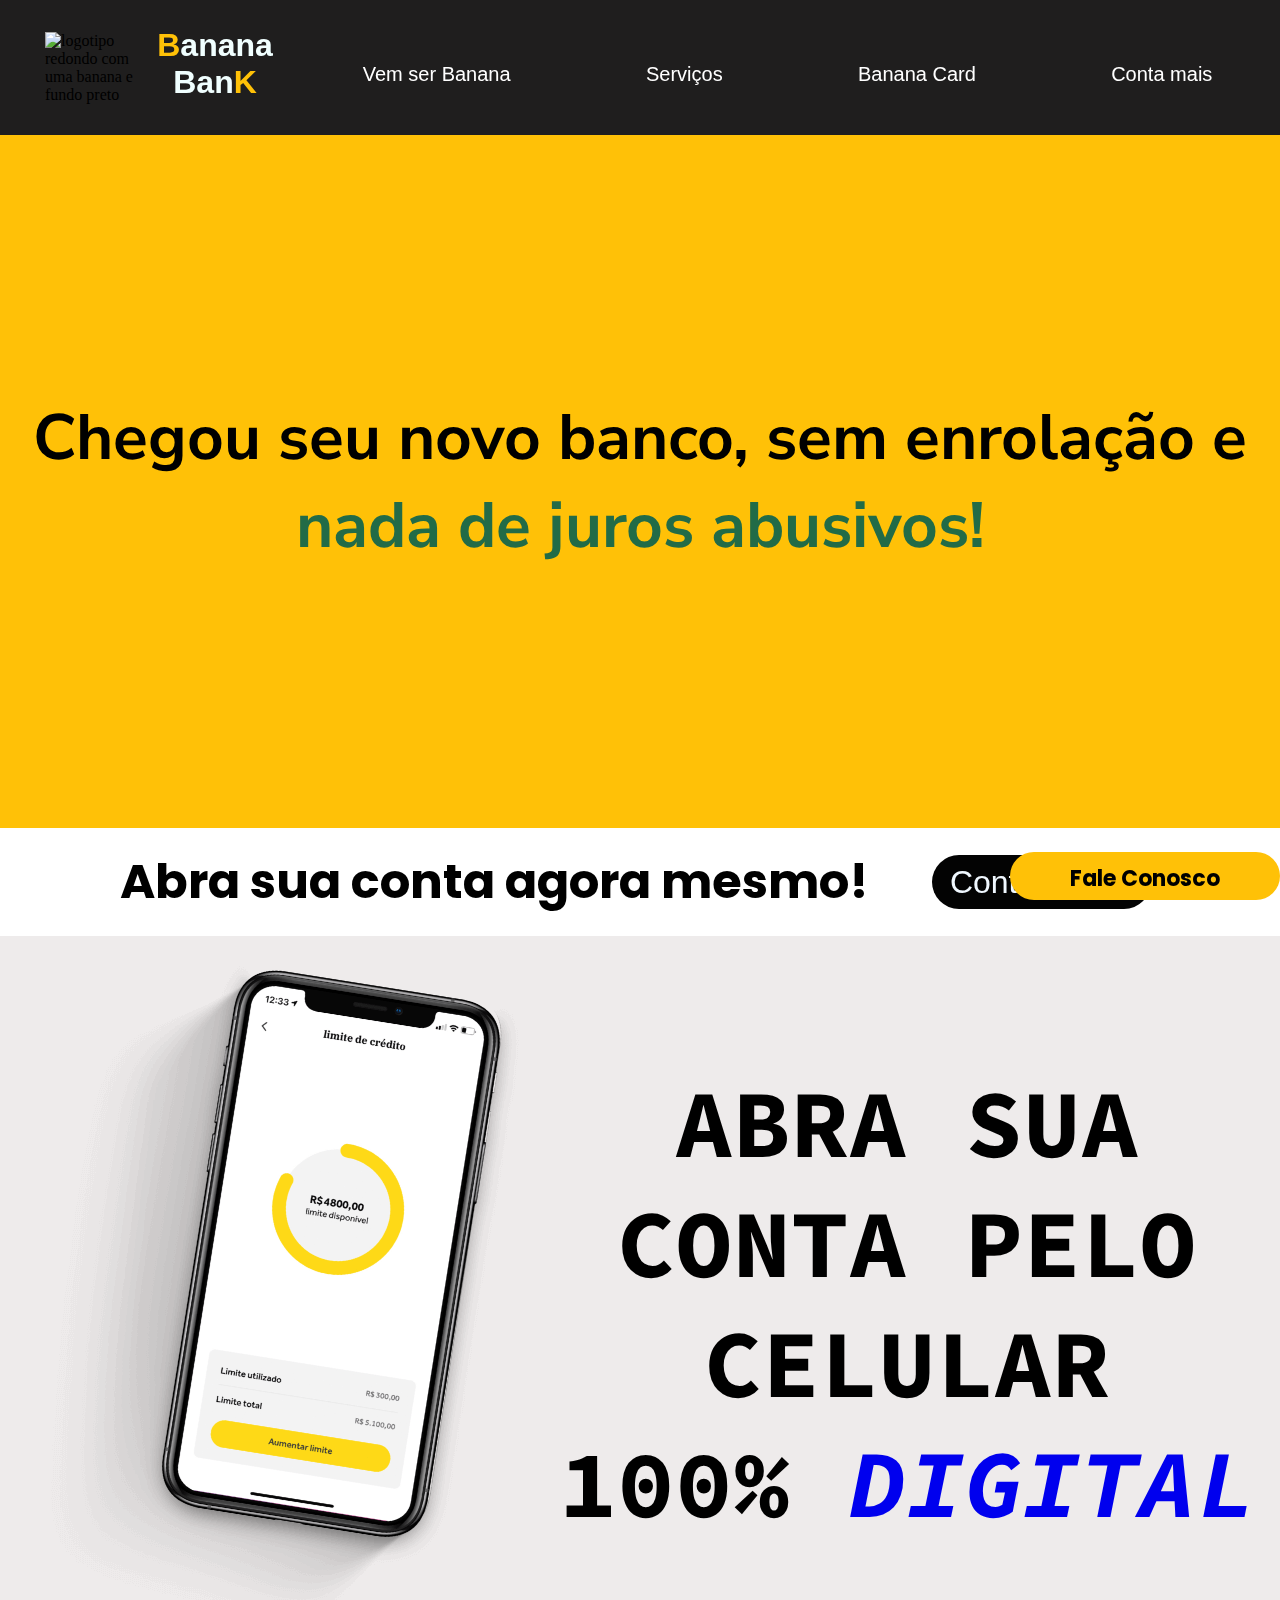
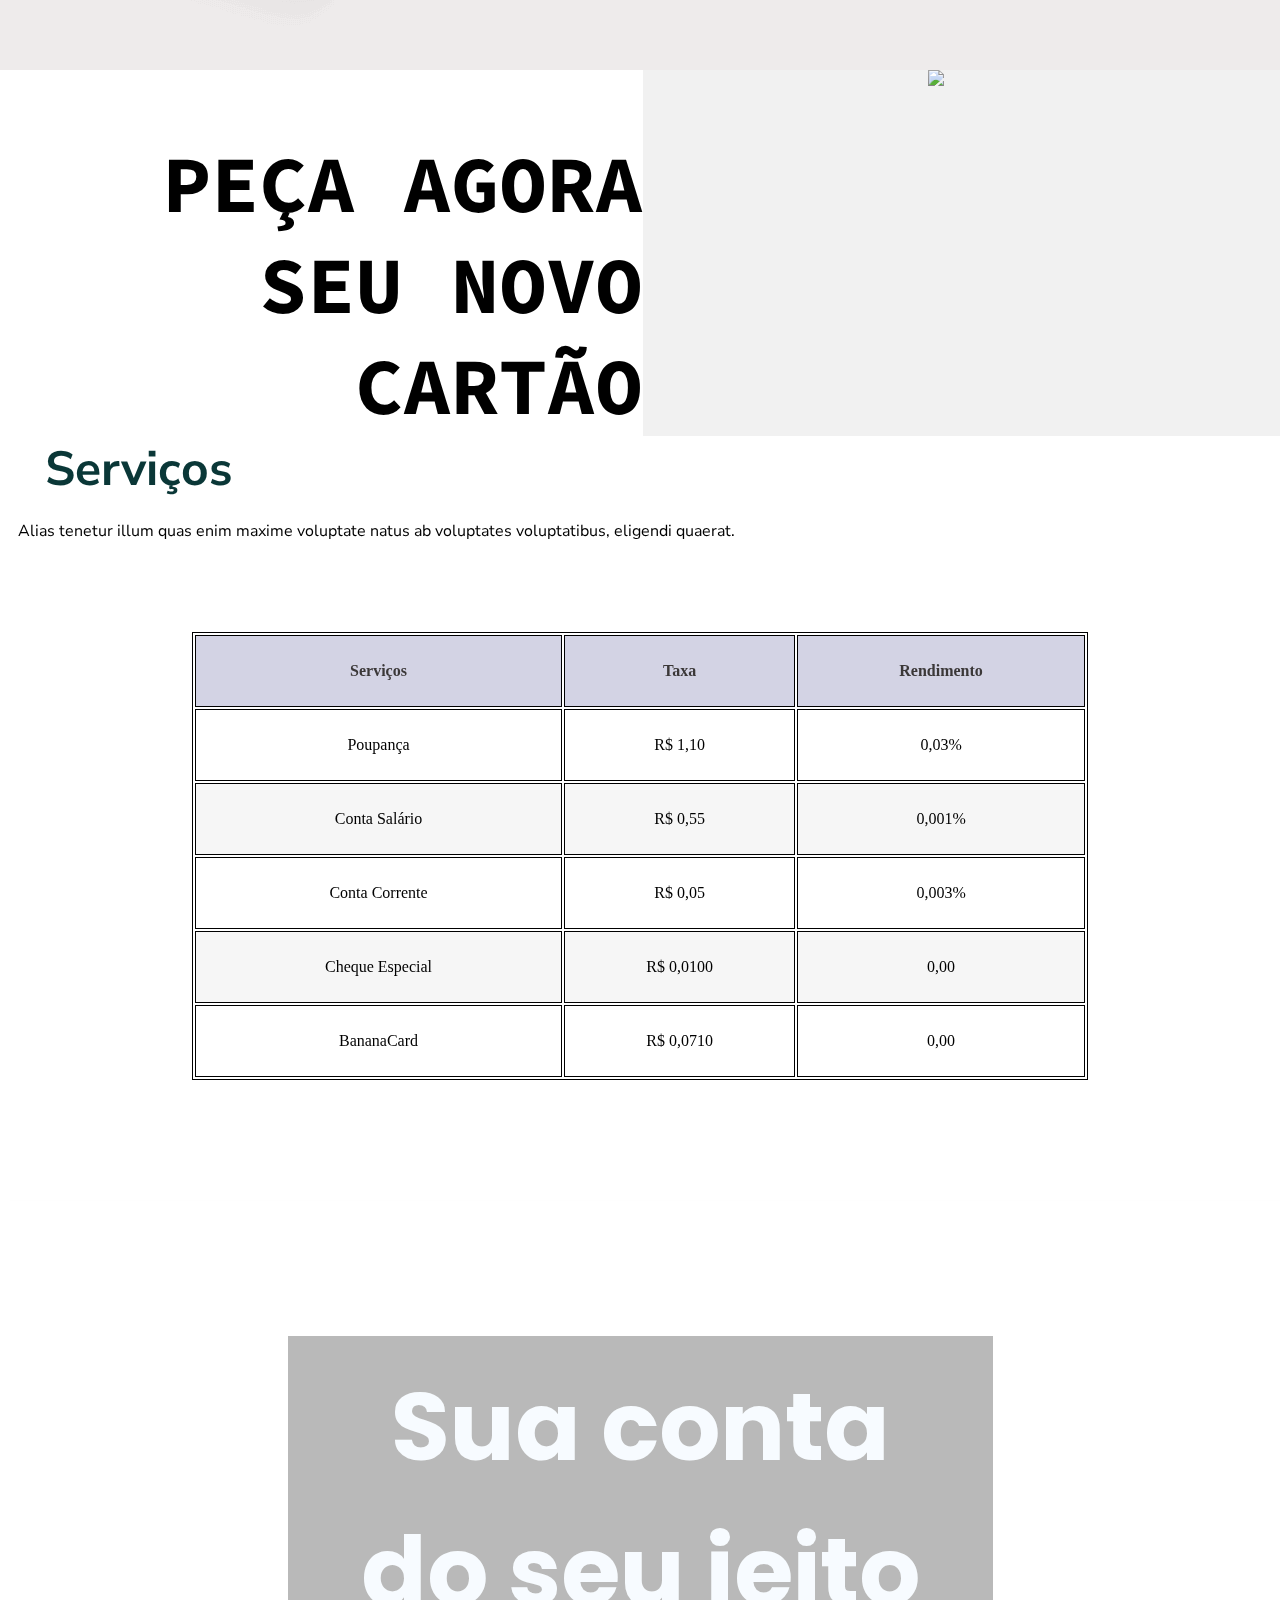
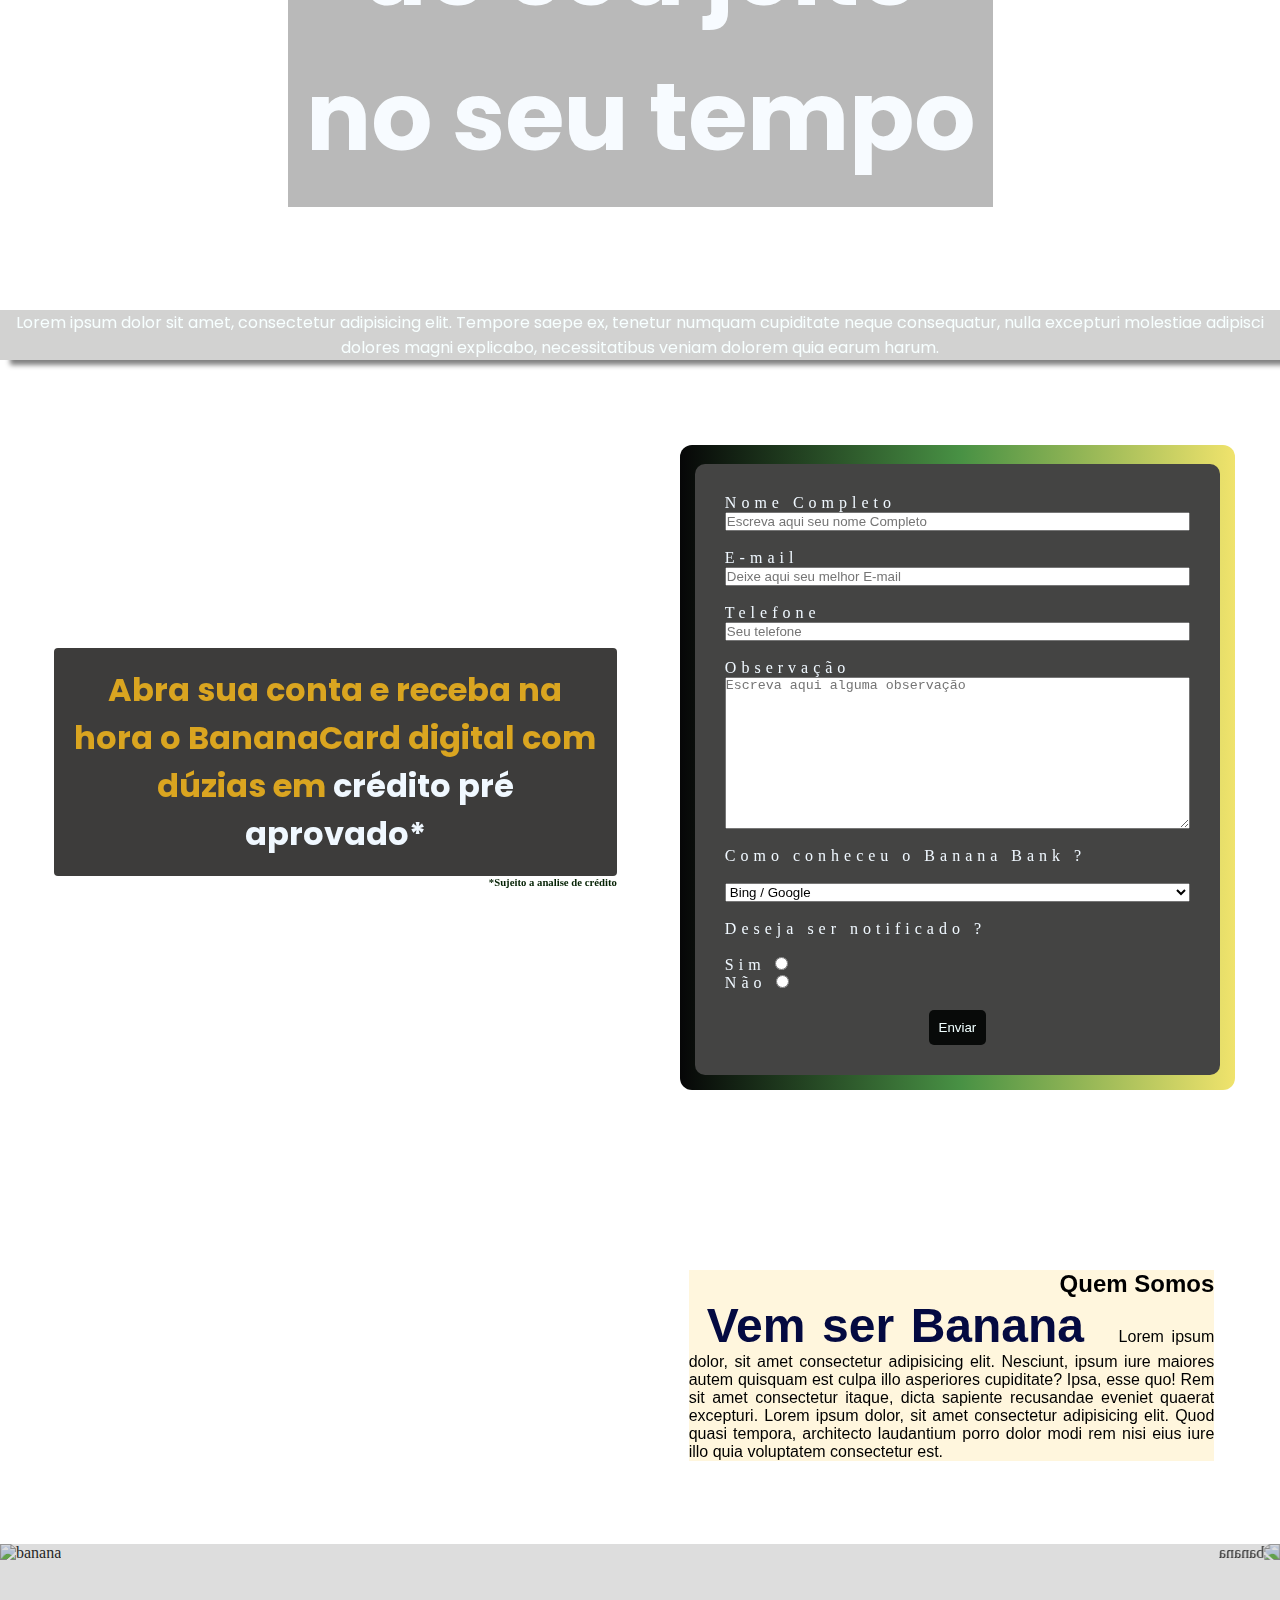
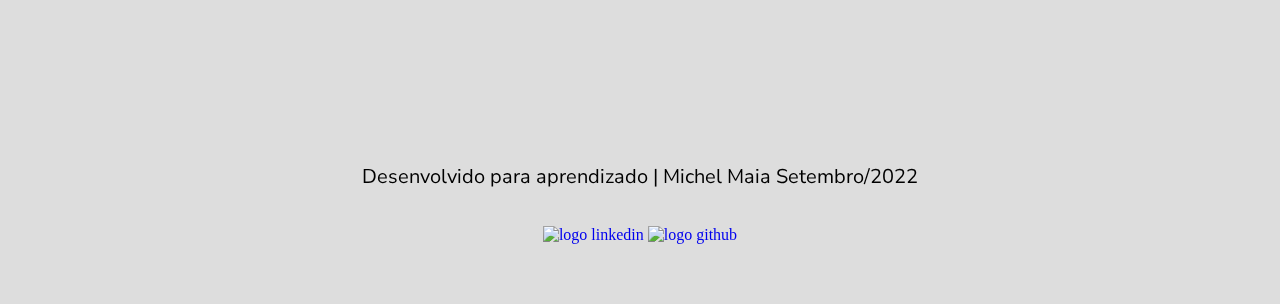
==== index.html @ 9aac523a "commit" ====
<!DOCTYPE html>
<html lang="pt-br">
<head>
    <meta charset="UTF-8">
    <meta http-equiv="X-UA-Compatible" content="IE=edge">
    <meta name="viewport" content="width=device-width, initial-scale=1.0">
    <title>Banana Bank</title>
    <link rel="stylesheet" href="https://fonts.googleapis.com/css2?family=Material+Symbols+Outlined:opsz,wght,FILL,GRAD@20..48,100..700,0..1,-50..200" />
    <link rel="stylesheet" href="./assets/css/style.css">
    <link rel="stylesheet" href="./assets/css/responsive.css">
    <style> /* usado CSS Interno */
        span {
            font-weight: bold;
        }
    </style>
</head>
<body>

    <header>
        <div class="flex-container-menu">         
            <img id="logo" src="https://cdn.worldvectorlogo.com/logos/bananacoin-1.svg" alt="logotipo redondo com uma banana e fundo preto">
            
                <h1><span class="bananalogo">B</span>anana Ban<span class="bananalogo">K</span></h1>             
            
            <div class="menu-section on" id="menu-nav">
                <div class="menu-toggle" id="menu-bar" onclick="menuOnClick()">
                    <div id="bar1" class="bar"></div>
                    <div id="bar2" class="bar"></div>
                    <div id="bar3" class="bar"></div>
                </div> <!-- menu-bar -->            

                <nav>
                    <ul class="menu-list">
                        <li><a href="#form-completo">Vem ser Banana</a> </li>
                        <li><a href="#servicos-table">Serviços</a></li> <!-- tabela de produtos-->
                        <li><a href="#cartao">Banana Card</a></li> <!-- form-->
                        <li><a href="#quem-somos">Conta mais</a> </li><!-- depoimentos carrossel ?-->       
                    </ul>   
                </nav>
            </div> <!-- menu hamburguer -->                                           
        </div>  <!-- flex-container-->          
    </header>

    <div class="inicio"> 
        <h2 id="frase-inicial">Chegou seu novo banco, sem enrolação e <br> 
            <span style="color: rgba(11, 98, 78, 0.905);"> nada de juros abusivos!</span>
        </h2> <!-- usado CSS Inline na tag span-->
    </div> <!-- inicio -->
    
    <div class="flex-container-inicio"> 
        <h3 id="conta-digital"> Abra sua conta agora mesmo!</h3>
            <button type="button" id="btnbotao-inicio">Conta Digital</button> <!-- ao clicar chama um form -->               
    </div> <!-- inicio / abra conta / botão -->    

    <div class="container" id="container-oculto" style='display: none;'>
        <div class="conta-digital-externo">           

            <div class="conta-digital-form">
                <form id="conta-digital-forms">
                    <label for="name">Nome Completo</label>
                    <input type="text" id="name" name="nomecompleto" placeholder="Digite seu nome "> <br>

                    <label for="number">CPF</label>
                    <input type="number" id="cpf" name="cpf" placeholder="Digite seu CPF" disabled>

                    <input id="conta-digital-button" type="submit" value="Enviar" >
                </form>
            </div> <!-- oculto form conta digital-->

            <div class="conta-digital-img">
                <div class="externo-digital-h2"> 
                    <h2 id="primeiro-h2">Fácil,</h2>
                    <h2 id="segundo-h2">Rápido... </h2>
                </div> <!-- conta digital img -->

                <img id="oculto-conta-digital-img" src="https://images.unsplash.com/1/iphone-4-closeup.jpg?ixlib=rb-1.2.1&ixid=MnwxMjA3fDB8MHxzZWFyY2h8NHx8bGFwdG9wJTIwY2VsdWxhcnxlbnwwfHwwfHw%3D&auto=format&fit=crop&w=500&q=60" alt="homem com celular na mão em frente um laptop">
            </div>

        </div> <!-- externo bg-->
    </div> <!-- container oculto / conta digital -->
    
    
    <div class="ajuda">
        <h4> Fale Conosco</h4>
    </div> <!-- fale conosco-->
    
    <main>

        <div class="flex-container-abra-conta">

            <div class="abra-conta-img">
                <img id="abra-conta-img-celular" src="./assets/images/cartao-limite-credito.png" alt="imagem de um celular">
            </div> <!-- abra-conta-img -->

            <div class="abra-conta">
                <h2 id="abra-conta-h2"> ABRA SUA CONTA PELO CELULAR <br> 100% <i><a href="https://www.microsoft.com/pt-br" target="_blank"> DIGITAL</a></i></h2>
            </div> <!-- h2 abra a conta-->                 
        
        </div> <!-- flex-container-abra-conta -->

        <section id="cartao">

            <div class="pedir-cartao">
                <h2 id="pedir-cartao-h2"> PEÇA AGORA SEU NOVO CARTÃO </h2>
            </div> <!-- cartão h2 -->

            <div class="pedir-cartao-img">
                <a id="cartao-link" href="#form-completo"> cartão
                    <img src="https://images.unsplash.com/photo-1613243555978-636c48dc653c?ixlib=rb-1.2.1&ixid=MnwxMjA3fDB8MHxzZWFyY2h8MTJ8fGNyZWRpdCUyMGNhcmR8ZW58MHx8MHx8&auto=format&fit=crop&w=500&q=60" alt="cartão amarelo">
                </a>
            </div>

        </section> <!-- peça cartão -->
      
        <section id="servicos-table"> 
            <div class="servicos-img">           
                <h2 id="servicos-h2">Serviços</h2>
            </div> <!-- servicos-img / h2 -->
            
                <div id="servicos-p">
                    <p> Alias tenetur illum quas enim maxime voluptate natus ab voluptates voluptatibus, eligendi quaerat. </p>
                </div> <!-- paragrafo servicos-->
            
            
            <div style="overflow-x: auto">            
                <div class="container-table"> 
                    <table id="servico-tabela">                       
                        
                        <thead>
                            <tr>                        
                                <th>Serviços</th>
                                <th>Taxa</th=>
                                <th>Rendimento</th>
                            </tr>
                        </thead>
                        
                        <tbody>
                            <tr>
                                <td>Poupança</td>
                                <td>R$ 1,10</td>
                                <td>0,03%</td>
                            </tr>

                            <tr>
                                <td>Conta Salário</td>
                                <td>R$ 0,55</td>
                                <td>0,001% </td>
                            </tr>

                            <tr>
                                <td>Conta Corrente</td>
                                <td>R$ 0,05</td>
                                <td> 0,003%</td>
                            </tr>

                            <tr>
                                <td>Cheque Especial</td>
                                <td>R$ 0,0100</td>
                                <td>0,00</td>
                            </tr>

                            <tr>
                                <td>BananaCard</td>
                                <td>R$ 0,0710</td>
                                <td>0,00</td>
                            </tr>
                        </tbody> 

                    </table>
                </div> <!-- container table -->
            </div> <!-- overflow (responsive) -->

        </section> <!-- serviços table-->   
        
        <section id="section-form" >
                
            <div class="container-section"> 
                <h2 class="section-form-h2">Sua conta <br>  do seu jeito <br> no seu tempo</h2>

                    <p class="section-form-p">
                        Lorem ipsum dolor sit amet, consectetur adipisicing elit. Tempore saepe ex, tenetur numquam cupiditate neque consequatur, nulla excepturi molestiae adipisci dolores magni explicabo, necessitatibus veniam dolorem quia earum harum.
                    </p>
            </div> <!-- h2 p antes form -->
            
                <div class="form-content"> 

                    <div class="form-frase">
                        <h3> Abra sua conta e receba na hora o BananaCard digital com dúzias em 
                            <span id="form-frase-h3">crédito pré aprovado*</span>
                        </h3>
                            <h6>*Sujeito a analise de crédito</h6>
                    </div> <!-- frase antes form -->                        

                    <div class="form-container" id="form-completo">
                        <form>
                            <label for="txtName"> Nome Completo</label>
                            <input type="text" name="name" id="txtName" placeholder="Escreva aqui seu nome Completo"> <br>

                            <label for="txtEmail">E-mail</label>
                            <input type="email" name="email" id="txtEmail" placeholder="Deixe aqui seu melhor E-mail"> <br>

                            <label for="numberTel">Telefone</label>
                            <input type="number" name="telefone" id="numberTel" placeholder="Seu telefone"> <br>                            

                            <label for="txtObs">Observação</label>
                            <textarea name="obs" id="txtObs" cols="30" rows="10" placeholder="Escreva aqui alguma observação"></textarea> <br>                                               
                                
                            <label for="midia">Como conheceu o Banana Bank ?</label> <br>
                                <select name="midia" id="midia">
                                    <option value="internet">Bing / Google</option>
                                    <option value="rede">Rede Social</option>
                                    <option value="indicacao">Indicação / Amigos</option>
                                    <option value="tv">TV</option>
                                </select>   <br>                 
                            
                            <p>Deseja ser notificado ?</p> <br>

                            <label for="sim" id="sim" value="sim" checked>Sim
                            <input type="radio" ></label>

                            <label for="nao" id="nao" value="nao">Não
                            <input type="radio"></label> <br>

                            <button type="button">Enviar</button>
                        </form>
                    </div> <!-- form container-->
                </div> <!-- form content -->
        </section> <!-- section-form class container-->
        
        <section id="quem-somos" class="container-quem-somos">
            <div class="externo-bg">
                <div class="video" aria-hidden="true">
                    <iframe width="560" height="315" src="https://www.youtube.com/embed/dUZGTfEQqqI" title="YouTube video player" frameborder="0" allow="accelerometer; autoplay; clipboard-write; encrypted-media; gyroscope; picture-in-picture" allowfullscreen></iframe>
                </div> <!-- quem somos vídeo -->
            </div> <!-- video bg externo-->

            <div class="externo-bg"> 
                <div class="quem-somos-text">     
                    <h2>Quem Somos </h2>        
                    <p role="text" id="quem-somos-p">
                        <span role="text" id="quem-somos-span"> Vem ser Banana </span> Lorem ipsum dolor, sit amet consectetur adipisicing elit.  Nesciunt, ipsum iure maiores autem quisquam est culpa illo asperiores cupiditate? Ipsa, esse quo! Rem sit amet consectetur itaque, dicta sapiente recusandae eveniet quaerat excepturi. 
                    
                        Lorem ipsum dolor, sit amet consectetur adipisicing elit. Quod quasi tempora, architecto laudantium porro dolor modi rem nisi eius iure illo quia voluptatem consectetur est. 
                    </p>                    
                </div> <!-- quem somos--> 
            </div> <!--  bg externo-->
        </section> <!-- quem somos vídeo -->
       
    </main>
   
    <div class="footer-externo-bg"> 
        <footer>            
            <div class="footer-banana">
                <img id="footer-right" src="https://img.freepik.com/fotos-gratis/bananas-no-fundo-branco_1187-1671.jpg?size=338&ext=jpg&ga=GA1.2.156925833.1662151415" alt="banana">
            </div>


            <div class="footer-banana">
                <img id="footer-left" src="https://img.freepik.com/fotos-gratis/bananas-no-fundo-branco_1187-1671.jpg?size=338&ext=jpg&ga=GA1.2.156925833.1662151415" alt="banana">
                </div>    

                <p>Desenvolvido para aprendizado | Michel Maia Setembro/2022</p>                
            
            <div class="logo-rede-social" id="logo-rede-s">
                <a href="https://www.linkedin.com/in/maia-michel" target="_blank"> 
                    <img src="https://cdn.jsdelivr.net/gh/devicons/devicon/icons/linkedin/linkedin-plain.svg" alt="logo linkedin">
                </a> 
                <a href="https://github.com/Michel-Maia" target="_blank"> 
                    <img src="https://cdn.jsdelivr.net/gh/devicons/devicon/icons/github/github-original.svg" alt="logo github">
                </a>           
            </div> <!-- footer rede social-->           
        </footer>
    </div> <!-- footer bg -->

    <script src="./assets/js/script.js"></script>
</body>
</html>
---- assets/css/style.css ----
@import url('https://fonts.googleapis.com/css2?family=Nunito+Sans:wght@300&display=swap'); /*font-family: 'Nunito Sans', sans-serif; */
@import url('https://fonts.googleapis.com/css2? family= Roboto & display=swap'); /* font-family: 'Roboto', sans-serif; */
@import url('https://fonts.googleapis.com/css2?family=Poppins&display=swap'); /* font-family: 'Poppins', sans-serif; */
@import url('https://fonts.googleapis.com/css2?family=Source+Code+Pro:wght@300&display=swap'); /* font-family: 'Source Code Pro', monospace;*/


* {
    margin: 0;
    padding: 0;
    box-sizing: border-box;
} 

a {
    text-decoration: none;
}

/* header */

.flex-container-menu  {
    margin: auto;
    width: 100%;
    
    height: 15vh;
    display: flex;  
    background-color: rgb(31, 30, 30); 
} 

#logo {
    margin: auto;
    margin-left: 5vh;
    max-width: 10vh;
    max-height: 10vh;  
}

.menu-list{
    font-family: 'Roboto', sans-serif; 
	display: flex;
	width: auto;
    max-height: 30vh;
    margin: auto;
    justify-content: space-around;
        
}	

#menu-nav {       
    width: 100%;
    text-align: center;
}


ul {
    margin: 0;
    padding: 0;
    list-style: none;    
}

li a {
    margin-top: 2vh;
    list-style-type: none;
    float: right;
    text-decoration: none;
    color: #fff;    
    font-size: 20px;    
}


a:hover {
    color: #ffc107;
}

h1 {
    margin:auto;
    margin-top: 3vh;
    font-size: 2em;
    color: azure;  
    text-align: center;
    font-family: 'Roboto', sans-serif;    
}


nav {    
    width: 100%;
    margin-top: 5vh;
}

/* inicio */

.inicio {    
    display: flex;
    justify-content: center;
    margin: auto;
    padding: 2vh;
    width: auto;
    height: 77vh;
    background-color : #ffc107;  
}

.flex-container-inicio {
    display: flex;
    justify-content: center;  
}


#frase-inicial { 
    margin: auto;
    font-family: 'Nunito Sans', sans-serif;
    font-size: 4em;
    text-align: center;
    
}

#conta-digital {
    font-family: 'Poppins', sans-serif;
    margin: 2vh; 
    margin-left: 4vh;
    font-size: 3em;
    text-align: center;
}

.bananalogo {
    color: #ffc107;
}

#btnbotao-inicio {
    margin: 3vh 5vh;
    border-radius: 40px;
    font-size: 2em;
    color: aliceblue;
    background-color : rgb(3, 3, 3);
    padding: 0vh 2vh;
    text-align: center;
    border: none;
    transition-duration: 0.4s;
}

#btnbotao-inicio:hover {
    background-color: rgb(161, 159, 159);
    color: #060500;
}

/* conta digital / div oculta - botão */

.conta-digital-externo {
    display: flex;
    margin: 5vh 0vh;    
    font-family: 'Roboto', sans-serif;
}

.conta-digital-form {   
    width: 40%;
    height: 50vh;
    border-radius: 9px;
    background-color: #f2f2f2;
    padding: 3vh;
    padding-top: 10vh;
    margin: auto;
    box-shadow: 5px 10px #888888;
}

#conta-digital-forms input {
    width: 100%;
    padding: 12px 20px;
    margin: 8px 0;
    display: inline-block;
    border: 1px solid #ccc;
    border-radius: 4px;
    box-sizing: border-box;
}

#conta-digital-button {
    width: 100%;
    background-color: goldenrod;
    color: rgb(23, 21, 21);
    padding: 14px 20px;
    margin: 8px 0;
    border: none;
    border-radius: 4px;
    cursor: pointer;
}

#conta-digital-button:hover {
    background-color: #a08045;
}

#oculto-conta-digital-img {
    border-radius: 8px;
    margin: auto;
    width: 100%;
   
}    

.conta-digital-img {
    width: 50%;    
    display: inline-block;
    position: relative;
}

.externo-digital-h2 {
    position: absolute;
    width: 100%; 
    font-size: 2em;
    color: #ffc107; 
}

.externo-digital-h2 #primeiro-h2 {
    position: absolute;
    top: 2vh;
    left: 3vh; 
}

.externo-digital-h2 #segundo-h2 {
    position: absolute;
    top: 9vh;
    left: 5vh;    
}

/* Fale conosco*/

h4 {
    margin: 10px auto 5px auto;
    font-size: 22px;    
    font-family: 'Poppins', sans-serif;
}

.ajuda {
    position: fixed;
    background-color: #ffc107;
    bottom: 0;
    right: 0;
    width: 30vh;
    text-align: center;
    border-radius: 50px;
}

/* quem-somos vídeo p */

.externo-bg {    
    background-image: url("https://images.unsplash.com/photo-1604147873686-02c49cfdfb1e?ixlib=rb-1.2.1&ixid=MnwxMjA3fDB8MHxzZWFyY2h8MTV8fGJhbmFuYXxlbnwwfHwwfHw%3D&auto=format&fit=crop&w=500&q=60");   
}

#quem-somos {
    display: flex;   
}

#quem-somos .video iframe {
    margin: 5vh 7vh;
    margin-right: 0;   
}

.quem-somos-text h2 {
    text-align: end;
}

#quem-somos .quem-somos-text {
    width: 80%;
    margin: auto;    
    margin-top: 15vh;
    text-align: justify;
    background-color:  rgba(255, 243, 212, 0.79);
    font-family: 'Roboto', sans-serif;
}

#quem-somos-span {
    color: rgb(4, 10, 65);
    font-size: 3em;
    padding: 2vh;
} 

/* cartão */

#cartao {
    display: flex; 
   
}

.pedir-cartao-img {
    display: flex;
    /*background-image: url("https://images.unsplash.com/photo-1613243555978-636c48dc653c?ixlib=rb-1.2.1&ixid=MnwxMjA3fDB8MHxzZWFyY2h8MTJ8fGNyZWRpdCUyMGNhcmR8ZW58MHx8MHx8&auto=format&fit=crop&w=500&q=60"); */
    background-size: contain;
    margin-left: 0;
    background-position: center;
    background-repeat: no-repeat;
    width: 100%; 
    height: auto;
}

#cartao-link {
    color: #f2f2f200;
    background-color: #8888881d;
    text-align: center;
    width: 100%;    
}

.pedir-cartao #pedir-cartao-h2 {
    
    margin: 7vh 0 auto 5vh;
  
    font-size: 14vh;
    text-align: end;
    font-size: 5em;
    font-family: 'Source Code Pro', monospace;    
}

/* img bg tabela */

#servicos-table {
    height: 80vh;   
}

.servicos-img {    
    background-image: url("https://images.unsplash.com/photo-1604148482093-d55d6fc62400?ixlib=rb-1.2.1&ixid=MnwxMjA3fDB8MHxzZWFyY2h8N3x8YmFuYW5hfGVufDB8fDB8fA%3D%3D&auto=format&fit=crop&w=500&q=60");
    background-size: 44vh;    
}

#servicos-h2 {
    margin-left: 5vh;
    font-size: 3em;
    font-family: 'Nunito Sans', sans-serif; 
    color: rgb(10, 55, 55);
}

#servicos-p {
    text-align: left;
    font-family: 'Nunito Sans', sans-serif;
    margin: auto;
    padding-top: 2vh;
    margin-left: 2vh;
}

/* tabela */
.container-table {
    margin-top: 10vh;
    display: flex;
    justify-content: center;    
}

#servico-tabela th {
    background-color: rgba(117, 117, 172, 0.321);
    color: rgb(59, 56, 56);
}

#servico-tabela tr:nth-child(even) {
    background-color: rgba(128, 128, 128, 0.075);
}

table, th, td {
    border: 1px solid black;    
    height: 8vh;    
    text-align: center;
}

table {
    width: 70%;    
}

/* abra conta */

.flex-container-abra-conta {    
    display: flex;
    justify-content: center;
    align-items: center;
    background-color: rgb(238, 235, 235);
}

.abra-conta {
    margin: auto;
    width: auto;
    height: auto;      
}

#abra-conta-h2 {
    font-size: 6em;   
    text-align: center;
    font-family: 'Source Code Pro', monospace;   
}

#abra-conta-img-celular {
    margin: auto;
    padding: 0;
    width: auto; 
    height: auto;    
}

/* form */

#section-form {
    display: flex;
    flex-direction: column;
    align-items: center;
    gap: 40px;
    text-align: center;
    padding-top: 3vh;
    height: auto;
   
}

.container-section {
    display: flex;
    flex-direction: column;
    align-items: center;
    gap: 40px;    
    margin-top: 2vh;
    padding-top: 15vh;
    height: auto;
    background-image: url("https://images.unsplash.com/photo-1603833665858-e61d17a86224?ixlib=rb-1.2.1&ixid=MnwxMjA3fDB8MHxzZWFyY2h8NHx8YmFuYW5hfGVufDB8fDB8fA%3D%3D&auto=format&fit=crop&w=500&q=60");
    position: center;
    opacity: 0.5;
    box-shadow: 10px 5px 5px black;
}

.section-form-h2 {
    font-family: 'Poppins', sans-serif;
    background-color: rgba(5, 5, 3, 0.558); 
    font-size: 6em;
    color: aliceblue;
    padding: 2vh;
    margin-top: 0;
}

.section-form-p {     
    font-family: 'Poppins', sans-serif;
    margin: 0;
    background-color: rgba(5, 5, 3, 0.359);  
    color: azure; 
    margin-top: 7vh;
}

.form-content {
    display: flex;
    align-items: center;   
}

.form-frase {
    width: 50%;       
}

.form-frase h3 {    
    text-align: center;
    font-family: 'Poppins', sans-serif;
    font-size: 2em;
    margin: auto;
    border-radius: 4px;
    margin-bottom: 0;
    margin-left: 6vh;
    padding: 2vh;
    color: goldenrod;
    background-color: rgba(10, 9, 8, 0.792);
}

.form-frase h6 {
    color: rgb(5, 34, 4);
    text-align: right;
    padding-right: 0px;           
}

.form-container {
     width: 45%;    
     align-items: center;     
     margin: 5vh 5vh 5vh 7vh;
     background-image: linear-gradient(90deg, #060607 0%, #489144 50.52%, #f0e36c 100%);
     padding-top: 4px;
     border-radius: 12px;     
}

.form-container form {
    display: flex;    
    flex-direction: column;
    justify-content: center;
    margin: 15px;
    padding: 30px;
    letter-spacing: 5px;
    border-radius: 10px;
    background-color: #444443;
    color: aliceblue;
    text-align: left;   
}

.form-container form button {
    border: none;
    border-radius: 5px;
    background-color: rgb(8, 10, 9);
    color: azure;
    max-width: 300px;
    padding: 10px;
    align-self: center;
}

#form-frase-h3 {
    color: aliceblue;
}

/* footer */
.footer-externo-bg {
    background-color: rgba(128, 128, 128, 0.268);  
}

footer {
    padding: 60px 0;
    height: 40vh;
    display: flex;
    text-align: center;
    flex-direction: column;
    align-items: center;
    position: relative;
    overflow: hidden; 
}


footer p {
    font-family: 'Nunito Sans', sans-serif; 
    font-size: 20px;
    margin: auto;
    margin-bottom: 4vh;    
}

.footer-banana #footer-right {
    display: flex;
    transform: rotateY(-180deg);
    position: absolute;
    top: 0;
    right: 0;
    z-index: -1;
}

.footer-banana #footer-left {
    display: flex;
    position: absolute;
    top: 0;
    left: 0;
    z-index: -1;   
}

footer .logo-rede-social img {  
    margin: auto;   
    width: 10vh;
    height: auto;     
}
---- assets/css/responsive.css ----
/*responsividade */ 

@media (max-width:1000px) {
    html {
        font-size: 80%;
        }
    .form-content  {
        display: flex;
        flex-direction: column;
        
    }

    .form-frase {
        width: 90%;
        margin: auto;
        
    }

    .form-container {
        width: 60%;
        margin: 5vh auto;
        
    }

    .container-quem-somos {
        display: flex;
        flex-direction: column;
    }

    .externo-digital-h2 {
        margin: 0;
        padding: 0;
        text-align: center;
        
    }

    .pedir-cartao {
        display: flex;
        flex-direction: column;
        text-align: center;
        
    }

    #pedir-cartao-h2 {
        display: flex;
        flex-direction: column;
        text-align: center;      
        
    }
}

@media (max-width:768px) {
    html {
    font-size: 50%;
    }

    header { 
        flex-direction: column;
        text-align: center;
    }

    .menu-section.on {
        position: absolute;
        top: 0;    
        left: 0; 
            
        width: 100vw;    
        height: 100vh;  
            
        background-color: rgb(212, 216, 205);  
            
        z-index: 10;
        display: flex;    
        align-items: center;
        justify-content: center;
        text-align: center;
    
    } 
    
    #container-oculto {
       
        flex-direction: column;
        text-align: center;
          
    }

    
    .conta-digital-externo {
        flex-direction: column;
        align-items: center;
    }

    .conta-digital-img {
        text-align: center;
        font-size: 1em;
        
    }

    .flex-container-inicio {
        flex-direction: column;
        text-align: center;
    }
    
    .inicio #frase-inicial {
        flex-direction: column; 
        text-align: center;
    }

    .inicio .flex-container-inicio main {
        flex-direction: column; 
        text-align: center;
        }
    
       .flex-container-abra-conta {
        display: block;
       }
    
       .flex-container-abra-conta img {
        order: -1;    
       }  

             
    #cartao {
        flex-direction: column; 
        text-align: center;
    }   

    #pedir-cartao-img {
        flex-direction: column; 
       
        order: -1;
        
    }   


    .footer-banana {
        background-size: contain;
    }   

}

@media (max-width:630px) {
  .form-content {
        display: block;
       }

       .video {
        margin: 0;
        display: flex;
        width: auto;
       }

       .menu-list {
        flex-direction: column;
        text-align: center;
       }
}

@media (max-width: 540px) {
    nav {
        display: none; 
        transition: 0.3s ease;
}

nav li a:hover {
    font-weight: bold;
}

.bar {
    background-color: #fff;
    height: 5px;
    width: 100%;
    margin: 6px auto;
    transition-duration: 0.3s;
}

.menu-toggle {
    width: 40px;
    height: 30px;
    margin-right: 40px;
}

   
.menu-section.on {
    position: absolute;
    top: 0;    
    left: 0; 
        
    width: 100vw;    
    height: 100vh;  
        
    background-color: rgb(212, 216, 205);  
        
    z-index: 10;
    display: flex;    
    align-items: center;
    justify-content: center;
    text-align: center;

} 
  
.menu-section.on nav {
    display:block;
      
}  
  
.menu-section.on .menu-toggle {    
    position: absolute;    
    right: 0;    
    top: 15px;
    
}   
     
.menu-section.on .menu-toggle #bar1 {    
    transform: rotate(45deg) translate(7px, 7px);
      
}    
    
.menu-section.on .menu-toggle #bar2 {
    opacity: 0;
    
}  
  
.menu-section.on .menu-toggle #bar3 {    
    transform: rotate(-45deg) translate(8px, -9px);       
}     
   
.menu-section.on nav ul .menu-list {
    text-align: center;    
    display: block;
         
}

.menu-section.on nav ul a {
    transition-duration: 0.5s;
    font-size: 3em;
    line-height: 4em;
    display: block;
}

}
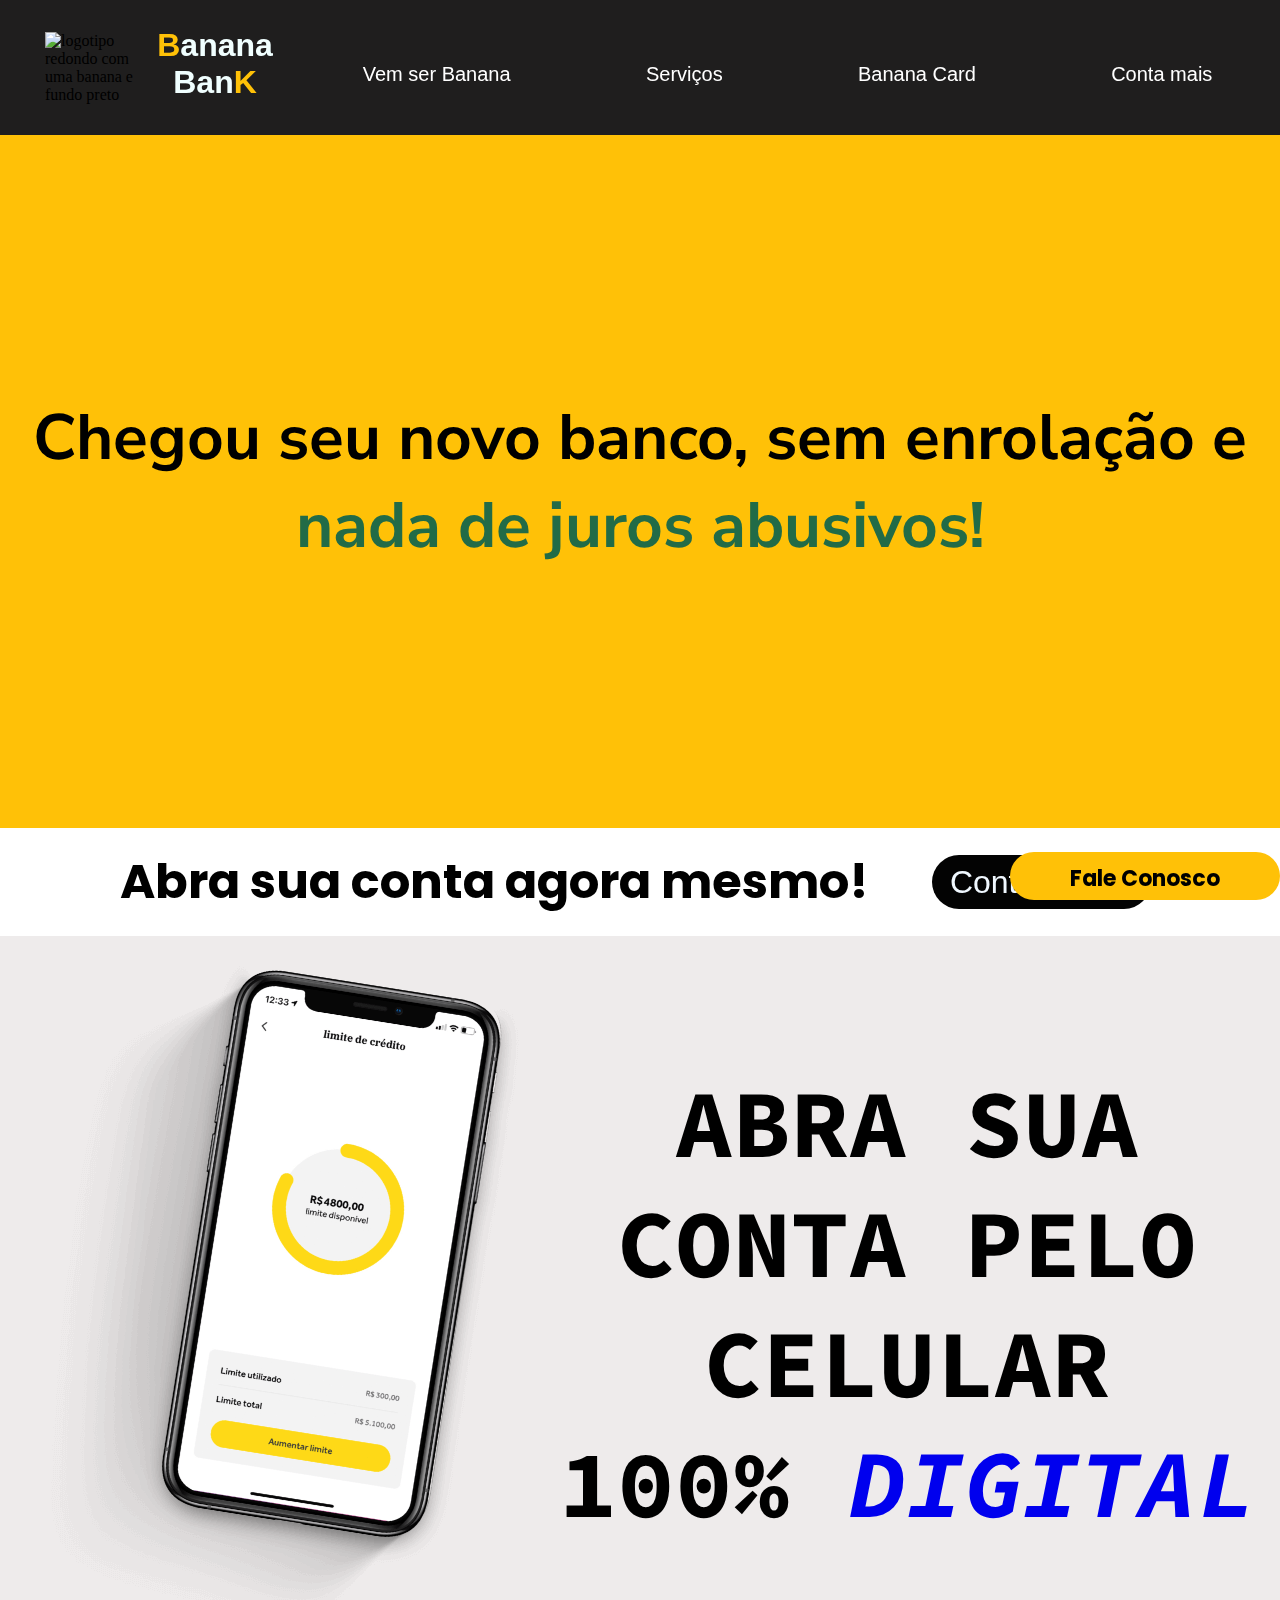
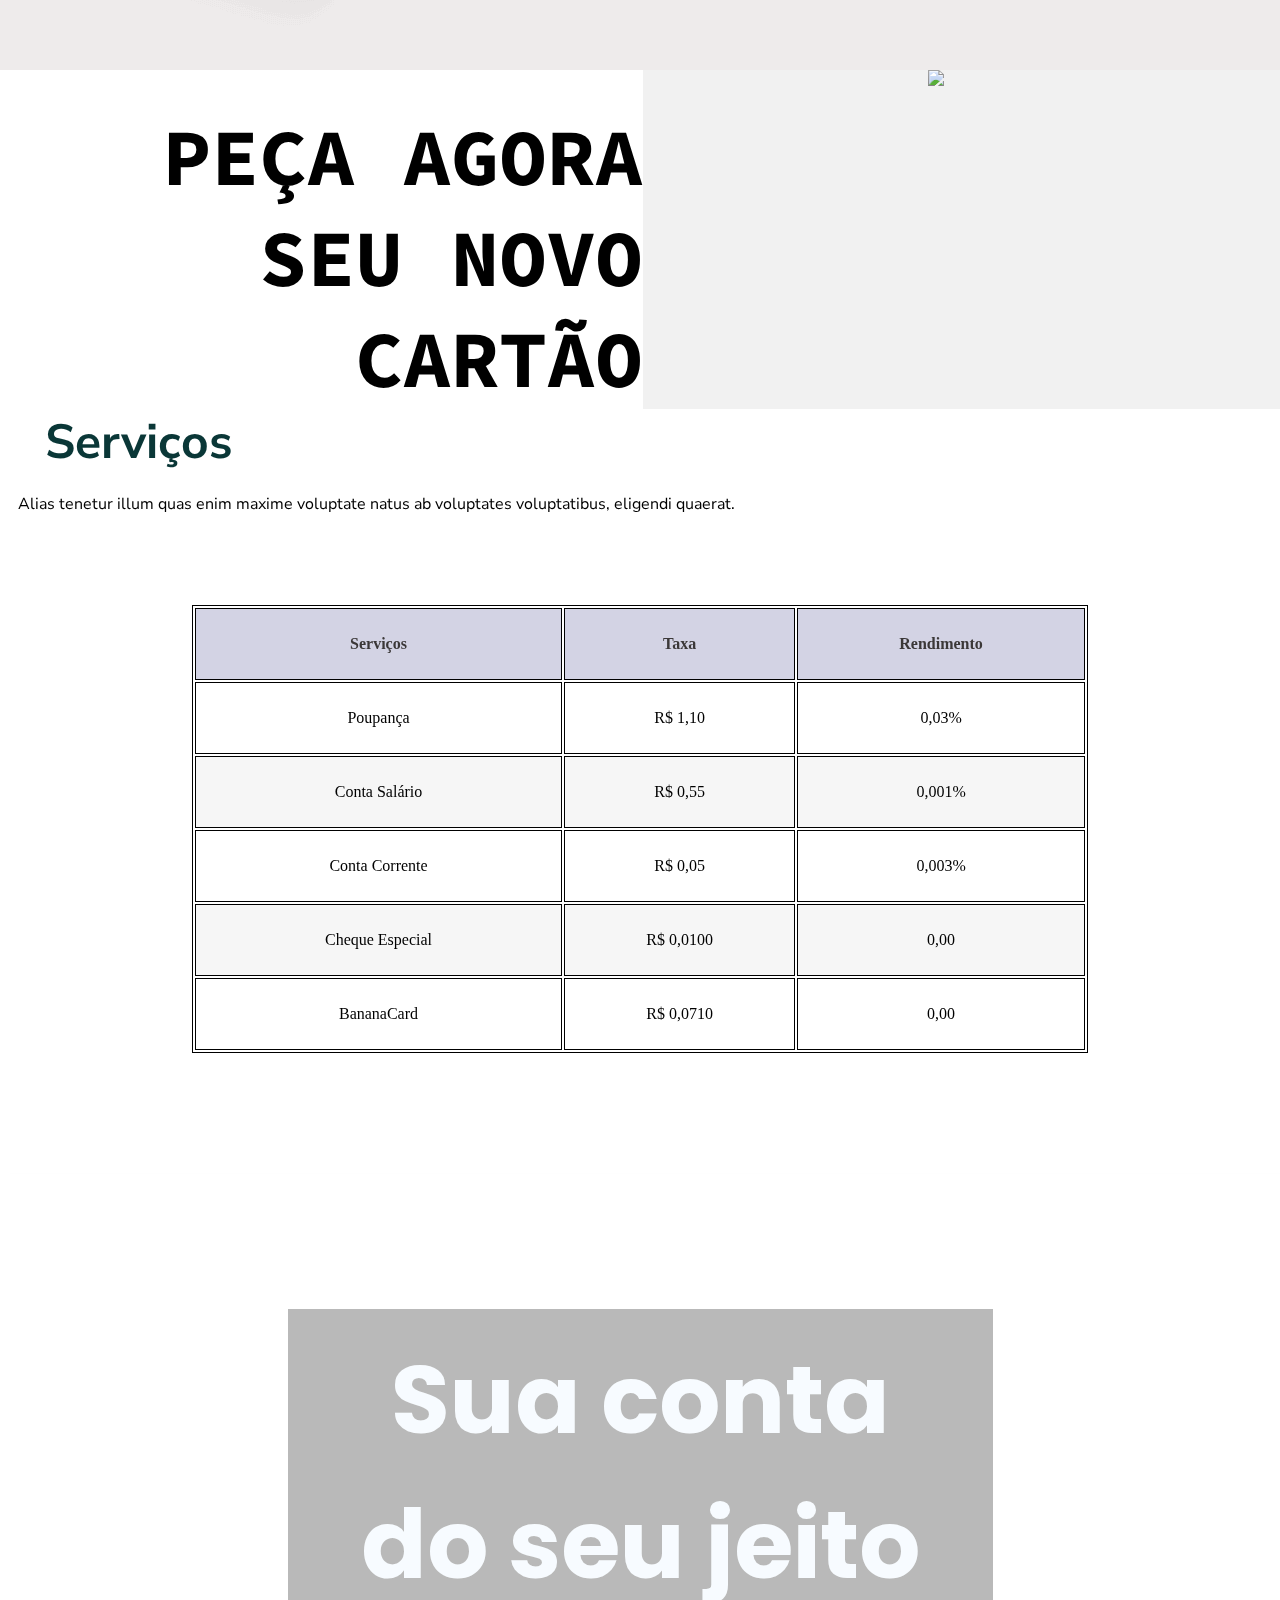
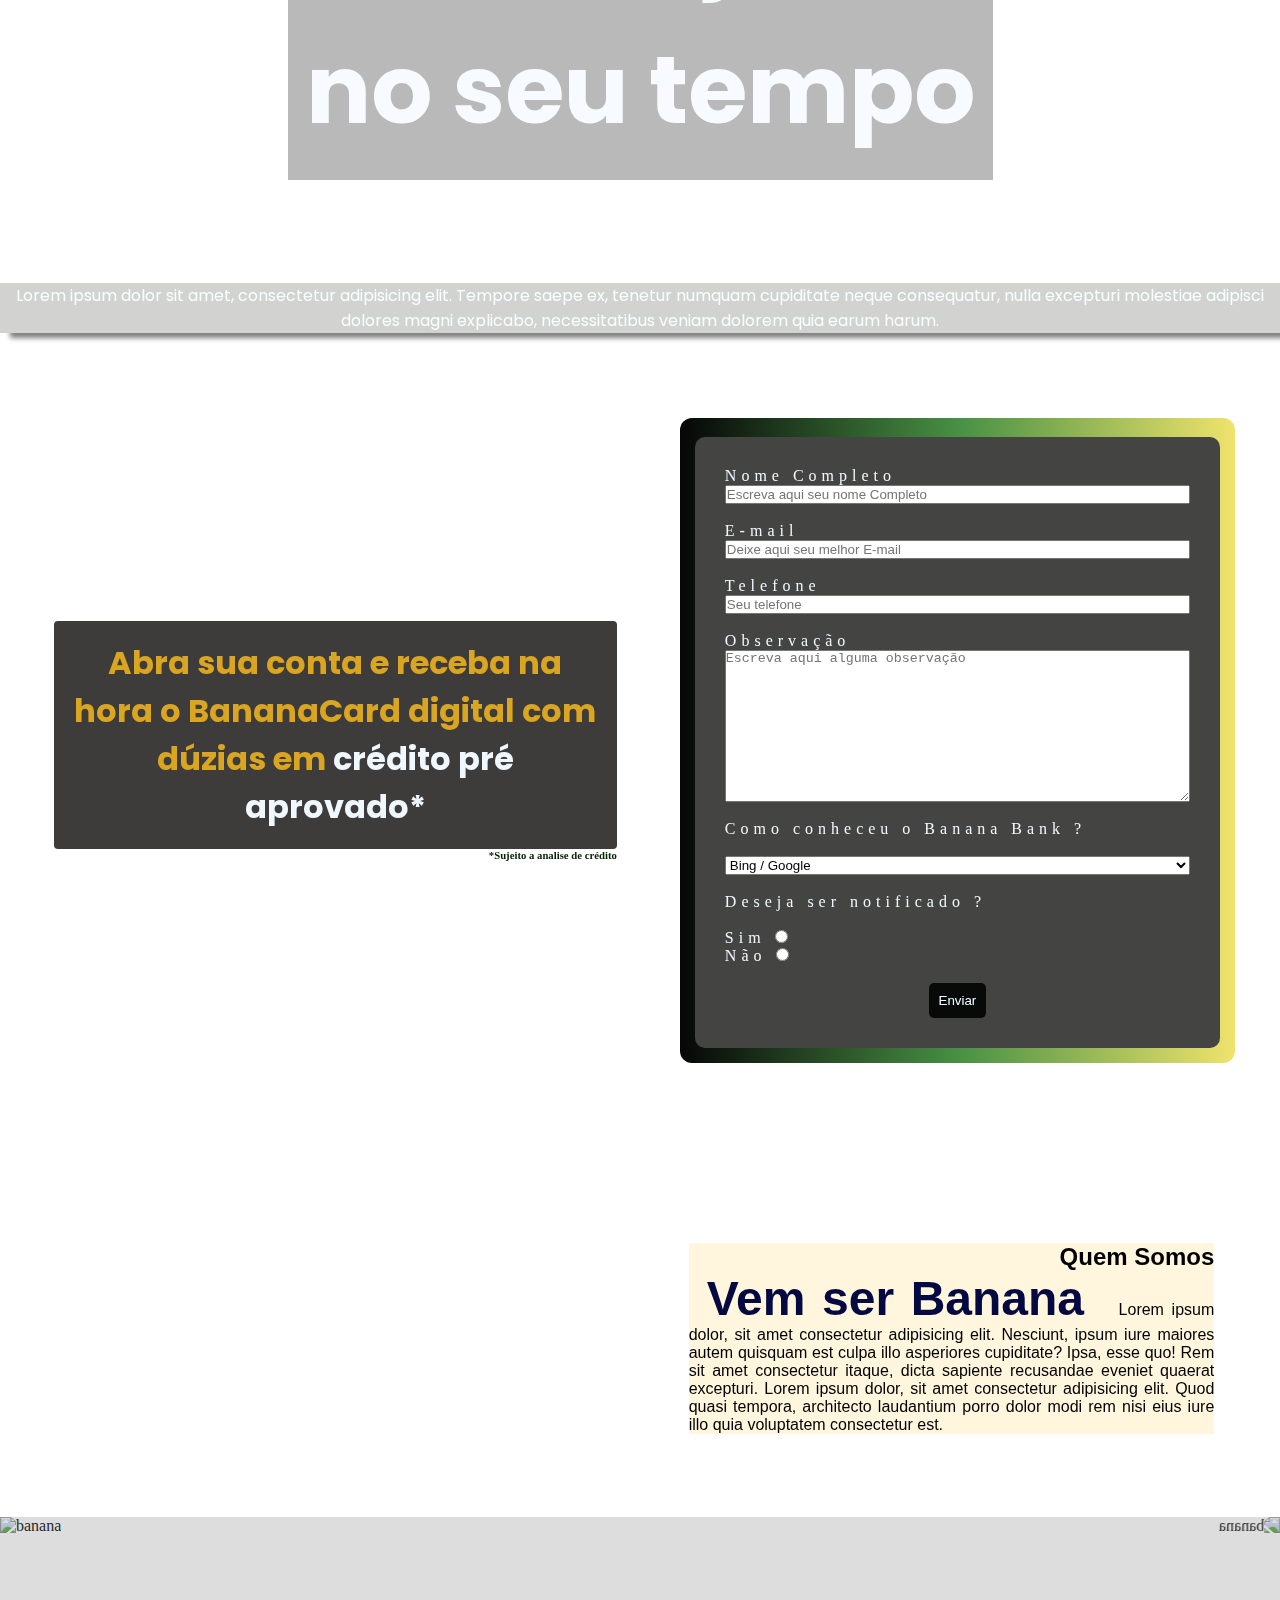
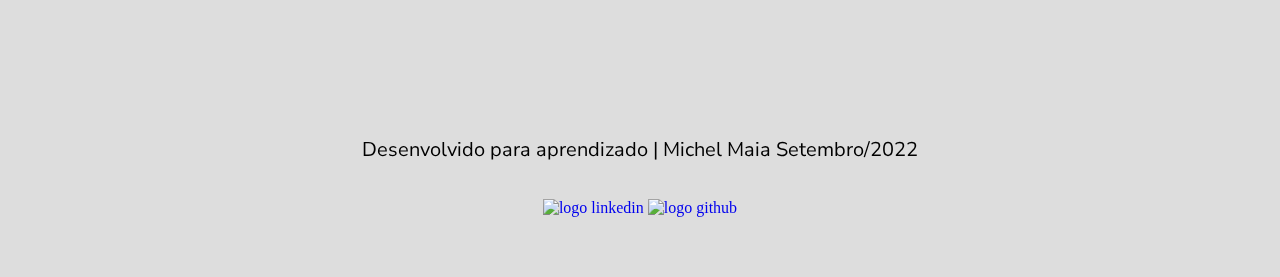
==== commit 064edf28: "commit" ====
--- a/index.html
+++ b/index.html
@@ -108,7 +108,7 @@
                 <a id="cartao-link" href="#form-completo"> cartão
                     <img src="https://images.unsplash.com/photo-1613243555978-636c48dc653c?ixlib=rb-1.2.1&ixid=MnwxMjA3fDB8MHxzZWFyY2h8MTJ8fGNyZWRpdCUyMGNhcmR8ZW58MHx8MHx8&auto=format&fit=crop&w=500&q=60" alt="cartão amarelo">
                 </a>
-            </div>
+            </div> <!-- cartão img -->
 
         </section> <!-- peça cartão -->
       
--- a/assets/css/style.css
+++ b/assets/css/style.css
@@ -18,8 +18,7 @@
 
 .flex-container-menu  {
     margin: auto;
-    width: 100%;
-    
+    width: 100%;    
     height: 15vh;
     display: flex;  
     background-color: rgb(31, 30, 30); 
@@ -38,15 +37,13 @@
 	width: auto;
     max-height: 30vh;
     margin: auto;
-    justify-content: space-around;
-        
+    justify-content: space-around;        
 }	
 
 #menu-nav {       
     width: 100%;
     text-align: center;
 }
-
 
 ul {
     margin: 0;
@@ -63,7 +60,6 @@
     font-size: 20px;    
 }
 
-
 a:hover {
     color: #ffc107;
 }
@@ -77,7 +73,6 @@
     font-family: 'Roboto', sans-serif;    
 }
 
-
 nav {    
     width: 100%;
     margin-top: 5vh;
@@ -100,13 +95,11 @@
     justify-content: center;  
 }
 
-
 #frase-inicial { 
     margin: auto;
     font-family: 'Nunito Sans', sans-serif;
     font-size: 4em;
-    text-align: center;
-    
+    text-align: center;    
 }
 
 #conta-digital {
@@ -185,8 +178,7 @@
 #oculto-conta-digital-img {
     border-radius: 8px;
     margin: auto;
-    width: 100%;
-   
+    width: 100%;   
 }    
 
 .conta-digital-img {
@@ -269,13 +261,11 @@
 /* cartão */
 
 #cartao {
-    display: flex; 
-   
+    display: flex;    
 }
 
 .pedir-cartao-img {
-    display: flex;
-    /*background-image: url("https://images.unsplash.com/photo-1613243555978-636c48dc653c?ixlib=rb-1.2.1&ixid=MnwxMjA3fDB8MHxzZWFyY2h8MTJ8fGNyZWRpdCUyMGNhcmR8ZW58MHx8MHx8&auto=format&fit=crop&w=500&q=60"); */
+    display: flex;    
     background-size: contain;
     margin-left: 0;
     background-position: center;
@@ -291,10 +281,8 @@
     width: 100%;    
 }
 
-.pedir-cartao #pedir-cartao-h2 {
-    
-    margin: 7vh 0 auto 5vh;
-  
+.pedir-cartao #pedir-cartao-h2 {    
+    margin: 4vh 0 auto 5vh;  
     font-size: 14vh;
     text-align: end;
     font-size: 5em;
@@ -390,8 +378,7 @@
     gap: 40px;
     text-align: center;
     padding-top: 3vh;
-    height: auto;
-   
+    height: auto;   
 }
 
 .container-section {
@@ -505,7 +492,6 @@
     overflow: hidden; 
 }
 
-
 footer p {
     font-family: 'Nunito Sans', sans-serif; 
     font-size: 20px;
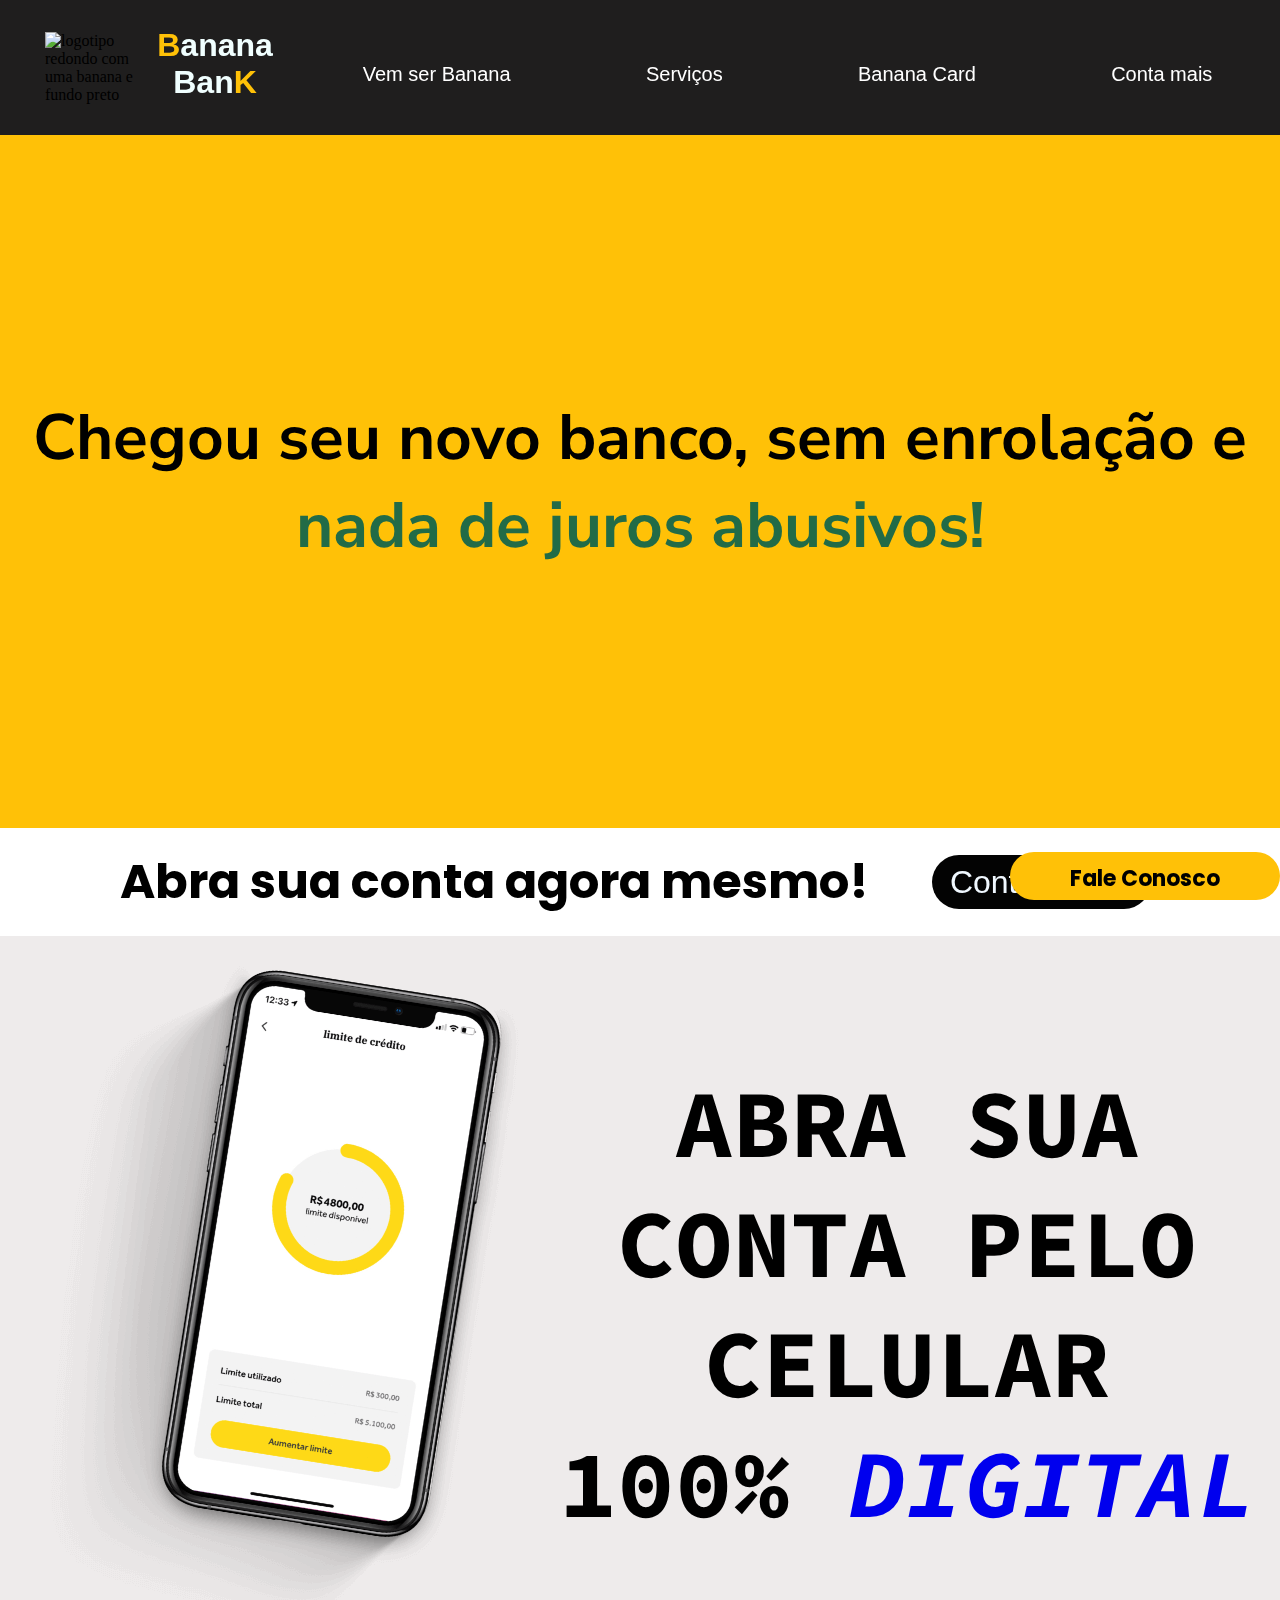
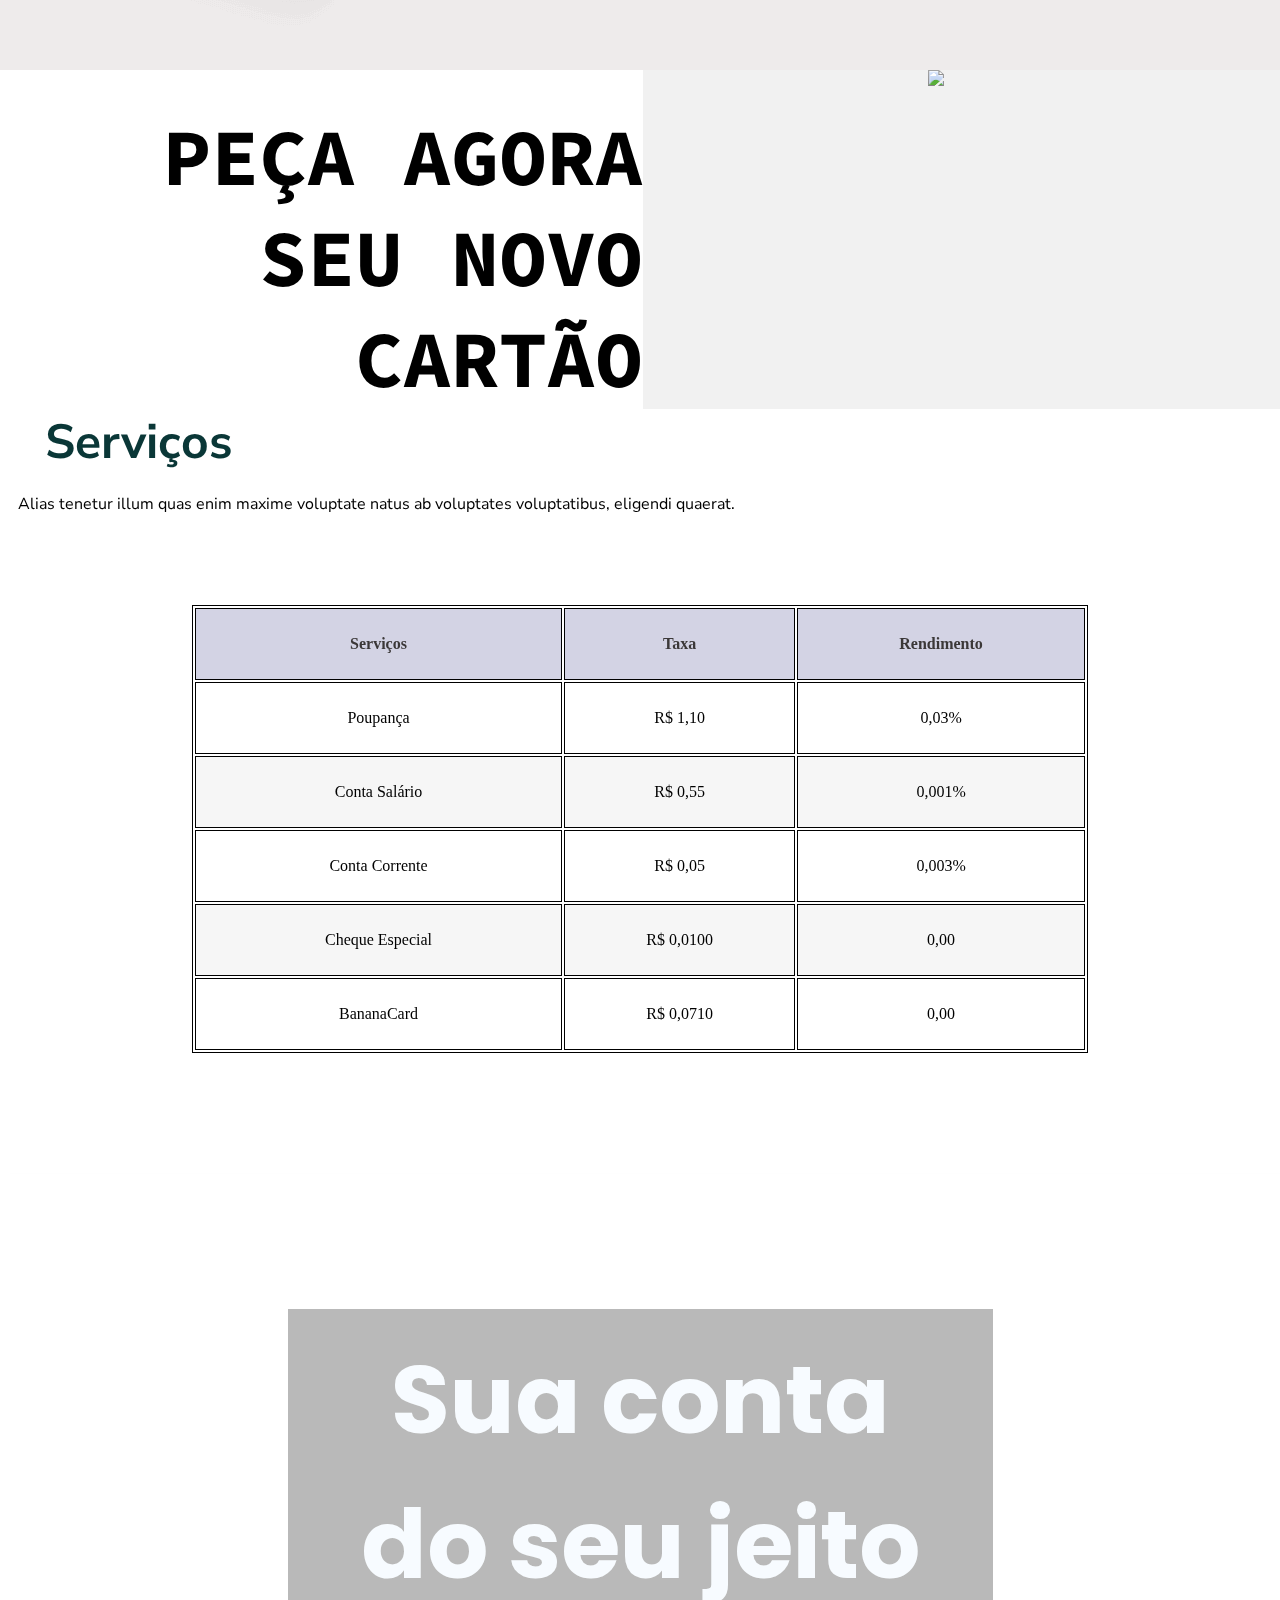
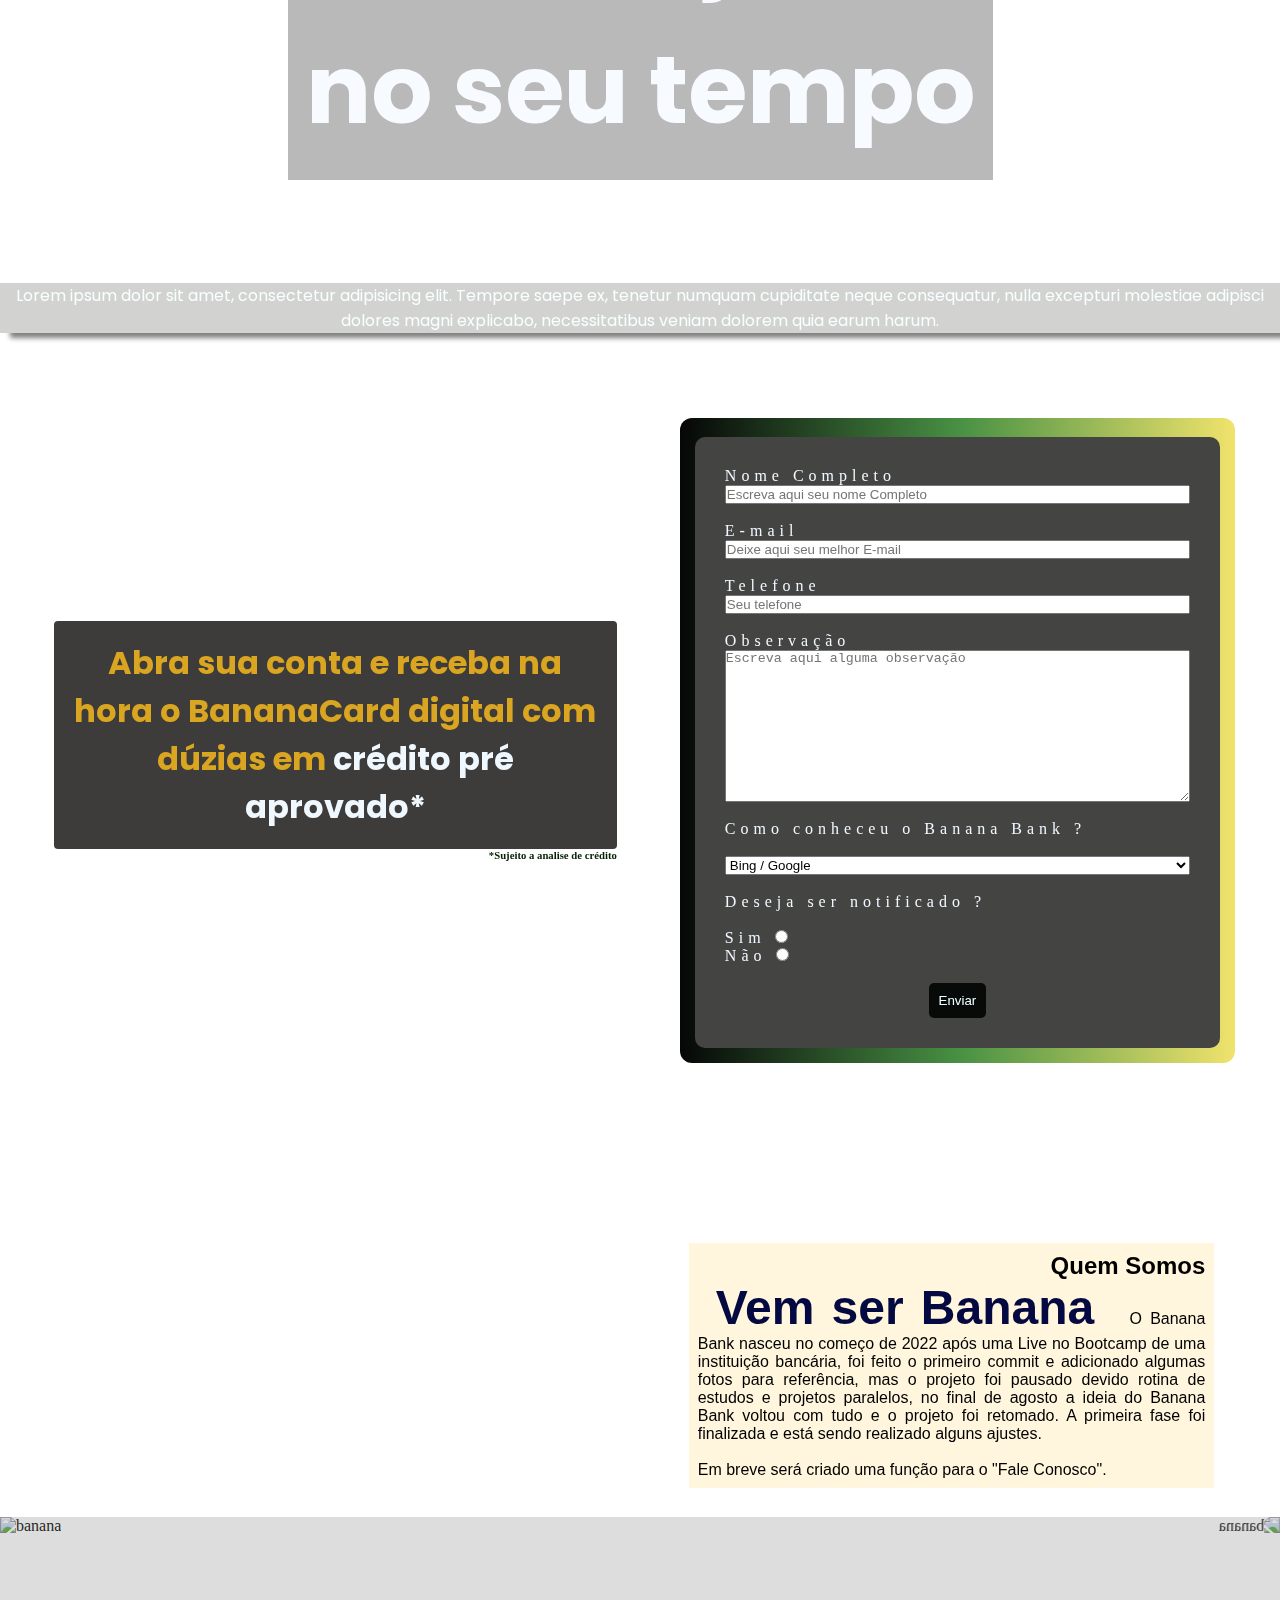
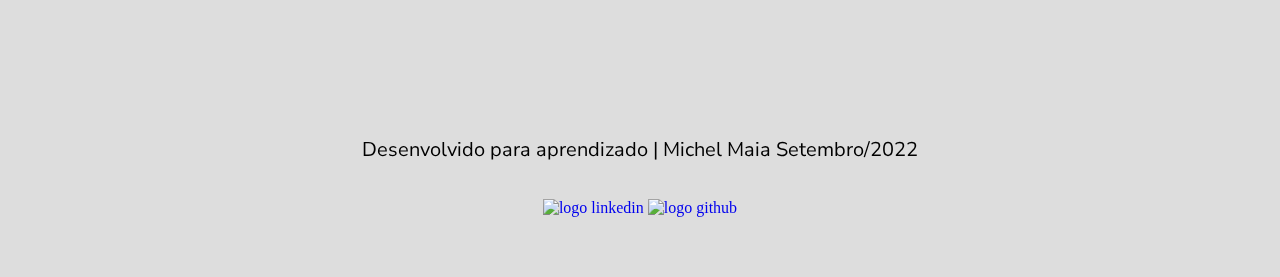
==== commit f36997a3: "retirado lorem" ====
--- a/index.html
+++ b/index.html
@@ -113,7 +113,7 @@
         </section> <!-- peça cartão -->
       
         <section id="servicos-table"> 
-            <div class="servicos-img">           
+            <div class="servicos-img" role="img" aria-label="bananas com fundo azul">           
                 <h2 id="servicos-h2">Serviços</h2>
             </div> <!-- servicos-img / h2 -->
             
@@ -174,7 +174,7 @@
         
         <section id="section-form" >
                 
-            <div class="container-section"> 
+            <div class="container-section" role="img" aria-label="várias bananas"> 
                 <h2 class="section-form-h2">Sua conta <br>  do seu jeito <br> no seu tempo</h2>
 
                     <p class="section-form-p">
@@ -228,19 +228,20 @@
         </section> <!-- section-form class container-->
         
         <section id="quem-somos" class="container-quem-somos">
-            <div class="externo-bg">
+            <div class="externo-bg" role="img" aria-label="bananas com fundo rosa">
                 <div class="video" aria-hidden="true">
                     <iframe width="560" height="315" src="https://www.youtube.com/embed/dUZGTfEQqqI" title="YouTube video player" frameborder="0" allow="accelerometer; autoplay; clipboard-write; encrypted-media; gyroscope; picture-in-picture" allowfullscreen></iframe>
                 </div> <!-- quem somos vídeo -->
             </div> <!-- video bg externo-->
 
-            <div class="externo-bg"> 
+            <div class="externo-bg" role="img" aria-label="bananas com fundo rosa"> 
                 <div class="quem-somos-text">     
                     <h2>Quem Somos </h2>        
                     <p role="text" id="quem-somos-p">
-                        <span role="text" id="quem-somos-span"> Vem ser Banana </span> Lorem ipsum dolor, sit amet consectetur adipisicing elit.  Nesciunt, ipsum iure maiores autem quisquam est culpa illo asperiores cupiditate? Ipsa, esse quo! Rem sit amet consectetur itaque, dicta sapiente recusandae eveniet quaerat excepturi. 
-                    
-                        Lorem ipsum dolor, sit amet consectetur adipisicing elit. Quod quasi tempora, architecto laudantium porro dolor modi rem nisi eius iure illo quia voluptatem consectetur est. 
+                        <span role="text" id="quem-somos-span"> Vem ser Banana </span> O Banana Bank nasceu no começo de 2022 após uma Live no Bootcamp de uma instituição bancária, foi feito o primeiro commit e adicionado algumas fotos para referência, mas o projeto foi pausado devido rotina de estudos e projetos paralelos, no final de agosto a ideia do Banana Bank voltou com tudo e o projeto foi retomado. A primeira fase foi finalizada e está sendo realizado alguns ajustes. <br> <br>
+                        Em breve será criado uma função para o "Fale Conosco".    
+                        
+                        
                     </p>                    
                 </div> <!-- quem somos--> 
             </div> <!--  bg externo-->
--- a/assets/css/style.css
+++ b/assets/css/style.css
@@ -245,6 +245,7 @@
 
 #quem-somos .quem-somos-text {
     width: 80%;
+    padding: 1vh;
     margin: auto;    
     margin-top: 15vh;
     text-align: justify;
--- a/assets/css/responsive.css
+++ b/assets/css/responsive.css
@@ -4,23 +4,20 @@
 @media (max-width:1000px) {
     html {
         font-size: 80%;
-        }
+    }
     .form-content  {
         display: flex;
-        flex-direction: column;
-        
+        flex-direction: column;        
     }
 
     .form-frase {
         width: 90%;
-        margin: auto;
-        
+        margin: auto;        
     }
 
     .form-container {
         width: 60%;
-        margin: 5vh auto;
-        
+        margin: 5vh auto;        
     }
 
     .container-quem-somos {
@@ -31,22 +28,19 @@
     .externo-digital-h2 {
         margin: 0;
         padding: 0;
-        text-align: center;
-        
+        text-align: center;        
     }
 
     .pedir-cartao {
         display: flex;
         flex-direction: column;
-        text-align: center;
-        
+        text-align: center;        
     }
 
     #pedir-cartao-h2 {
         display: flex;
         flex-direction: column;
-        text-align: center;      
-        
+        text-align: center;              
     }
 }
 
@@ -63,28 +57,21 @@
     .menu-section.on {
         position: absolute;
         top: 0;    
-        left: 0; 
-            
+        left: 0;             
         width: 100vw;    
-        height: 100vh;  
-            
-        background-color: rgb(212, 216, 205);  
-            
+        height: 100vh;              
+        background-color: rgb(212, 216, 205);              
         z-index: 10;
         display: flex;    
         align-items: center;
         justify-content: center;
-        text-align: center;
-    
+        text-align: center;    
     } 
     
-    #container-oculto {
-       
-        flex-direction: column;
-        text-align: center;
-          
-    }
-
+    #container-oculto {       
+        flex-direction: column;
+        text-align: center;          
+    }
     
     .conta-digital-externo {
         flex-direction: column;
@@ -93,8 +80,7 @@
 
     .conta-digital-img {
         text-align: center;
-        font-size: 1em;
-        
+        font-size: 1em;        
     }
 
     .flex-container-inicio {
@@ -110,16 +96,15 @@
     .inicio .flex-container-inicio main {
         flex-direction: column; 
         text-align: center;
-        }
-    
-       .flex-container-abra-conta {
+    }
+    
+    .flex-container-abra-conta {
         display: block;
-       }
-    
-       .flex-container-abra-conta img {
+    }
+    
+    .flex-container-abra-conta img {
         order: -1;    
-       }  
-
+    }  
              
     #cartao {
         flex-direction: column; 
@@ -127,116 +112,103 @@
     }   
 
     #pedir-cartao-img {
-        flex-direction: column; 
-       
+        flex-direction: column;        
         order: -1;
-        
-    }   
-
+    }   
 
     .footer-banana {
         background-size: contain;
     }   
-
 }
 
 @media (max-width:630px) {
   .form-content {
         display: block;
-       }
-
-       .video {
+    }
+
+    .video {
         margin: 0;
         display: flex;
         width: auto;
-       }
-
-       .menu-list {
-        flex-direction: column;
-        text-align: center;
-       }
+    }
+
+    .menu-list {
+        flex-direction: column;
+        text-align: center;
+    }
 }
 
 @media (max-width: 540px) {
     nav {
         display: none; 
         transition: 0.3s ease;
-}
-
-nav li a:hover {
-    font-weight: bold;
-}
-
-.bar {
-    background-color: #fff;
-    height: 5px;
-    width: 100%;
-    margin: 6px auto;
-    transition-duration: 0.3s;
-}
-
-.menu-toggle {
-    width: 40px;
-    height: 30px;
-    margin-right: 40px;
-}
-
+    }
+
+    nav li a:hover {
+        font-weight: bold;
+    }
+
+    .bar {
+        background-color: #fff;
+        height: 5px;
+        width: 100%;
+        margin: 6px auto;
+        transition-duration: 0.3s;
+    }
+
+    .menu-toggle {
+        width: 40px;
+        height: 30px;
+        margin: 5vh 2vh 4vh auto;
+     
+    }
    
-.menu-section.on {
-    position: absolute;
-    top: 0;    
-    left: 0; 
+    .menu-section.on {
+        position: absolute;
+        top: 0;    
+        left: 0;         
+        width: 100vw;    
+        height: 92vh;          
+        background-color: rgb(212, 216, 205);          
+        z-index: 10;
+        display: flex;    
+        align-items: center;
+        justify-content: center;
+        text-align: center;
+    } 
+  
+    .menu-section.on nav {
+        display:block;      
+    }  
+  
+    .menu-section.on .menu-toggle {    
+        position: absolute;    
+        right: 0;    
+        top: 15px;    
+    }   
+     
+    .menu-section.on .menu-toggle #bar1 {    
+        transform: rotate(45deg) translate(7px, 7px);
+    }    
         
-    width: 100vw;    
-    height: 100vh;  
-        
-    background-color: rgb(212, 216, 205);  
-        
-    z-index: 10;
-    display: flex;    
-    align-items: center;
-    justify-content: center;
-    text-align: center;
-
-} 
-  
-.menu-section.on nav {
-    display:block;
-      
-}  
-  
-.menu-section.on .menu-toggle {    
-    position: absolute;    
-    right: 0;    
-    top: 15px;
-    
-}   
-     
-.menu-section.on .menu-toggle #bar1 {    
-    transform: rotate(45deg) translate(7px, 7px);
-      
-}    
-    
-.menu-section.on .menu-toggle #bar2 {
-    opacity: 0;
-    
-}  
-  
-.menu-section.on .menu-toggle #bar3 {    
-    transform: rotate(-45deg) translate(8px, -9px);       
-}     
-   
-.menu-section.on nav ul .menu-list {
-    text-align: center;    
-    display: block;
-         
-}
-
-.menu-section.on nav ul a {
-    transition-duration: 0.5s;
-    font-size: 3em;
-    line-height: 4em;
-    display: block;
-}
-
-}
+    .menu-section.on .menu-toggle #bar2 {
+        opacity: 0;        
+    }  
+    
+    .menu-section.on .menu-toggle #bar3 {    
+        transform: rotate(-45deg) translate(8px, -9px);       
+    }     
+    
+    .menu-section.on nav ul .menu-list {
+        text-align: center;    
+        display: block;            
+    }
+
+    .menu-section.on nav ul a {
+        transition-duration: 0.5s;
+        font-size: 3em;
+        line-height: 4em;
+        display: block;
+    }
+
+}
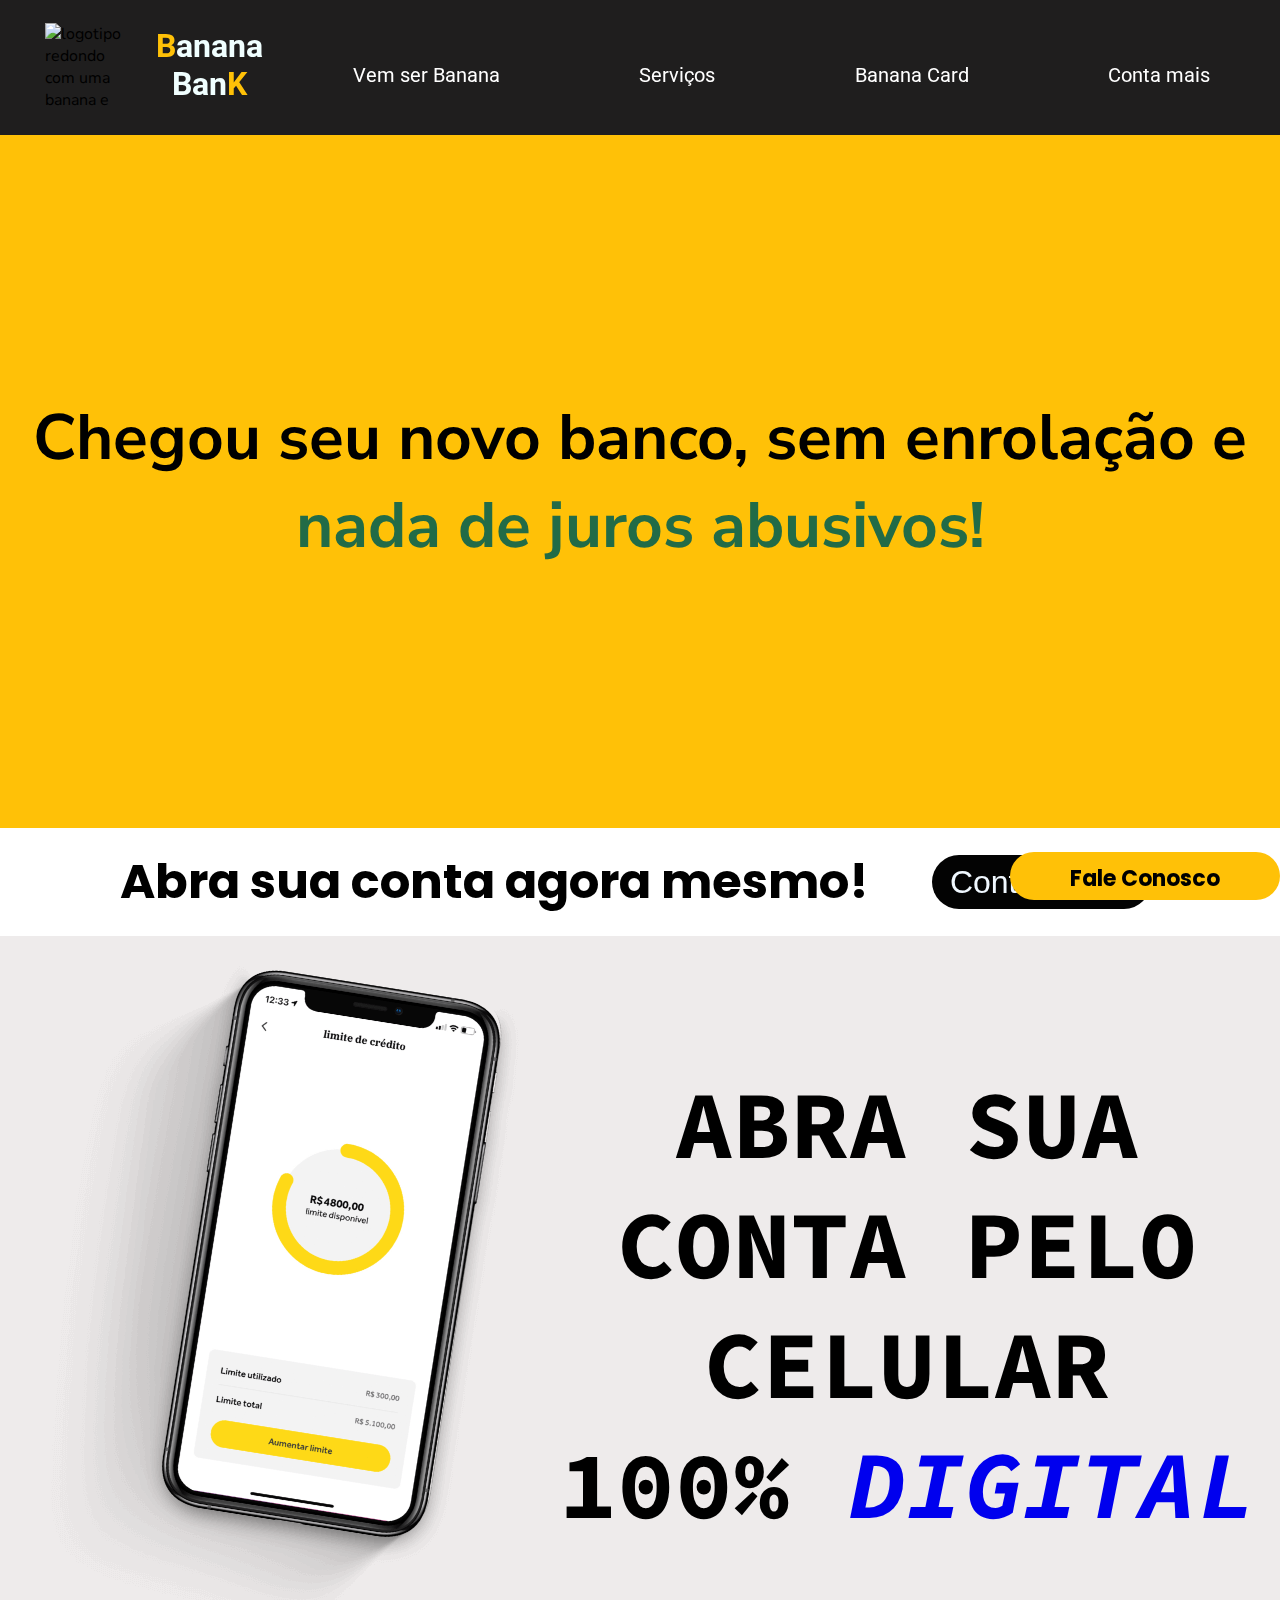
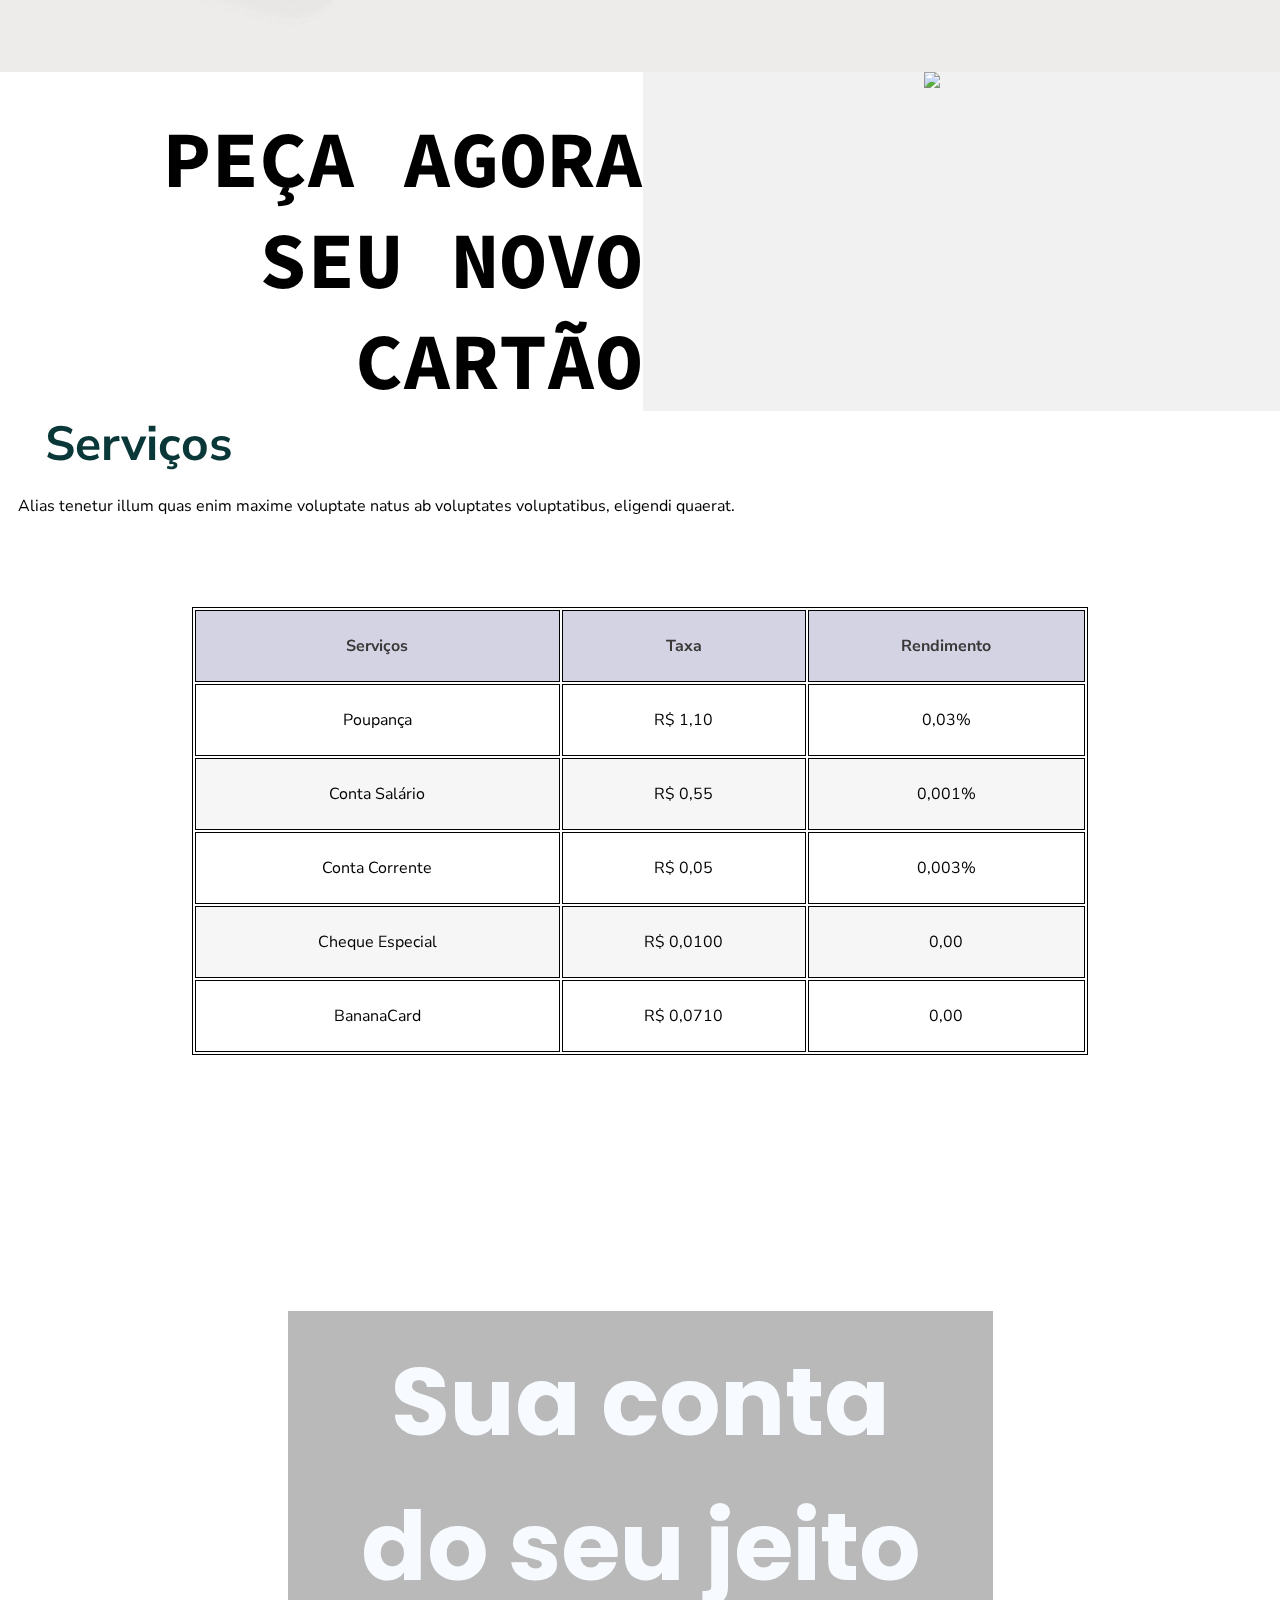
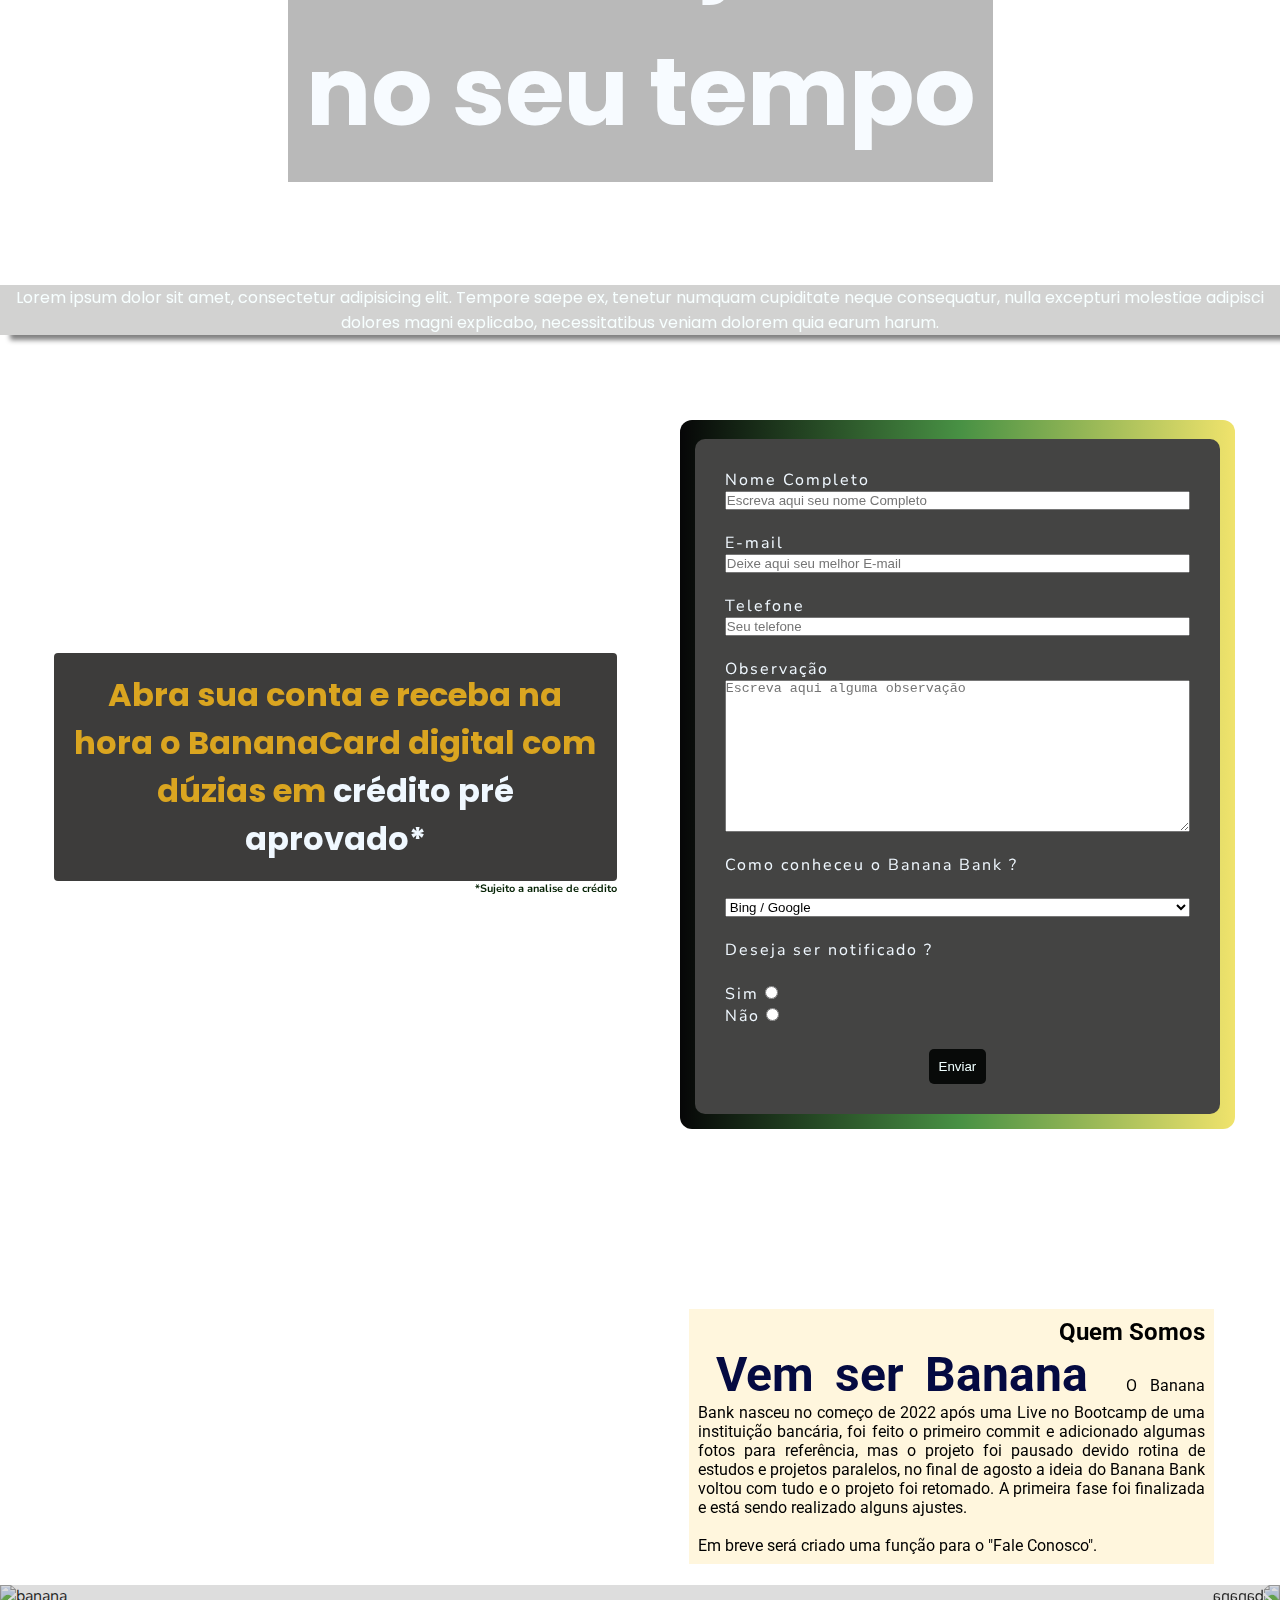
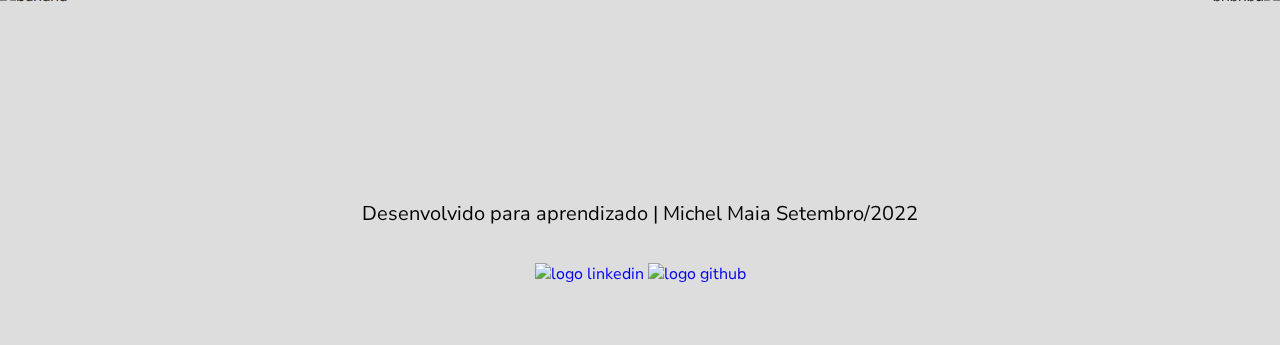
==== commit a5585b3f: "ajuste fonte" ====
--- a/index.html
+++ b/index.html
@@ -5,9 +5,18 @@
     <meta http-equiv="X-UA-Compatible" content="IE=edge">
     <meta name="viewport" content="width=device-width, initial-scale=1.0">
     <title>Banana Bank</title>
-    <link rel="stylesheet" href="https://fonts.googleapis.com/css2?family=Material+Symbols+Outlined:opsz,wght,FILL,GRAD@20..48,100..700,0..1,-50..200" />
+   
     <link rel="stylesheet" href="./assets/css/style.css">
     <link rel="stylesheet" href="./assets/css/responsive.css">
+
+    <!-- fonte externa google fonts-->
+    <link rel="preconnect" href="https://fonts.googleapis.com">    
+    <link rel="preconnect" href="https://fonts.gstatic.com" crossorigin>
+    <link href="https://fonts.googleapis.com/css2?family=Nunito+Sans:wght@300&display=swap" rel="stylesheet">
+    <link href="https://fonts.googleapis.com/css2?family=Poppins:wght@300&display=swap" rel="stylesheet">
+    <link href="https://fonts.googleapis.com/css2?family=Source+Code+Pro:wght@300&display=swap" rel="stylesheet">
+    <link href="https://fonts.googleapis.com/css2?family=Roboto&display=swap" rel="stylesheet">
+
     <style> /* usado CSS Interno */
         span {
             font-weight: bold;
@@ -34,7 +43,7 @@
                         <li><a href="#form-completo">Vem ser Banana</a> </li>
                         <li><a href="#servicos-table">Serviços</a></li> <!-- tabela de produtos-->
                         <li><a href="#cartao">Banana Card</a></li> <!-- form-->
-                        <li><a href="#quem-somos">Conta mais</a> </li><!-- depoimentos carrossel ?-->       
+                        <li><a href="#quem-somos">Conta mais</a> </li>      
                     </ul>   
                 </nav>
             </div> <!-- menu hamburguer -->                                           
@@ -93,7 +102,7 @@
             </div> <!-- abra-conta-img -->
 
             <div class="abra-conta">
-                <h2 id="abra-conta-h2"> ABRA SUA CONTA PELO CELULAR <br> 100% <i><a href="https://www.microsoft.com/pt-br" target="_blank"> DIGITAL</a></i></h2>
+                <h2 id="abra-conta-h2"> ABRA SUA CONTA PELO CELULAR <br> 100% <i><a href="https://www.microsoft.com/pt-br" target="_blank" aria-label="Digital está direcionando para página da microsoft"> DIGITAL</a></i></h2>
             </div> <!-- h2 abra a conta-->                 
         
         </div> <!-- flex-container-abra-conta -->
@@ -205,7 +214,7 @@
                             <label for="txtObs">Observação</label>
                             <textarea name="obs" id="txtObs" cols="30" rows="10" placeholder="Escreva aqui alguma observação"></textarea> <br>                                               
                                 
-                            <label for="midia">Como conheceu o Banana Bank ?</label> <br>
+                            <label for="midia">Como conheceu o Banana Bank ?</label><br>
                                 <select name="midia" id="midia">
                                     <option value="internet">Bing / Google</option>
                                     <option value="rede">Rede Social</option>
@@ -214,7 +223,7 @@
                                 </select>   <br>                 
                             
                             <p>Deseja ser notificado ?</p> <br>
-
+                            
                             <label for="sim" id="sim" value="sim" checked>Sim
                             <input type="radio" ></label>
 
--- a/assets/css/style.css
+++ b/assets/css/style.css
@@ -1,7 +1,8 @@
-@import url('https://fonts.googleapis.com/css2?family=Nunito+Sans:wght@300&display=swap'); /*font-family: 'Nunito Sans', sans-serif; */
-@import url('https://fonts.googleapis.com/css2? family= Roboto & display=swap'); /* font-family: 'Roboto', sans-serif; */
-@import url('https://fonts.googleapis.com/css2?family=Poppins&display=swap'); /* font-family: 'Poppins', sans-serif; */
-@import url('https://fonts.googleapis.com/css2?family=Source+Code+Pro:wght@300&display=swap'); /* font-family: 'Source Code Pro', monospace;*/
+
+/*@import url('https://fonts.googleapis.com/css2?family=Nunito+Sans:wght@300&display=swap'); font-family: 'Nunito Sans', sans-serif; */
+/* @import url('https://fonts.googleapis.com/css2? family= Roboto & display=swap'); font-family: 'Roboto', sans-serif; */
+/*@import url('https://fonts.googleapis.com/css2?family=Poppins&display=swap');  font-family: 'Poppins', sans-serif; */
+/* @import url('https://fonts.googleapis.com/css2?family=Source+Code+Pro:wght@300&display=swap'); font-family: 'Source Code Pro', monospace;*/
 
 
 * {
@@ -9,6 +10,10 @@
     padding: 0;
     box-sizing: border-box;
 } 
+
+html {
+    font-family: 'Nunito Sans', sans-serif;
+}
 
 a {
     text-decoration: none;
@@ -65,12 +70,11 @@
 }
 
 h1 {
-    margin:auto;
-    margin-top: 3vh;
+    margin: 3vh auto 2vh auto;   
     font-size: 2em;
     color: azure;  
     text-align: center;
-    font-family: 'Roboto', sans-serif;    
+    font-family: 'Roboto', sans-serif;        
 }
 
 nav {    
@@ -456,7 +460,7 @@
     justify-content: center;
     margin: 15px;
     padding: 30px;
-    letter-spacing: 5px;
+    letter-spacing: 2px;
     border-radius: 10px;
     background-color: #444443;
     color: aliceblue;
